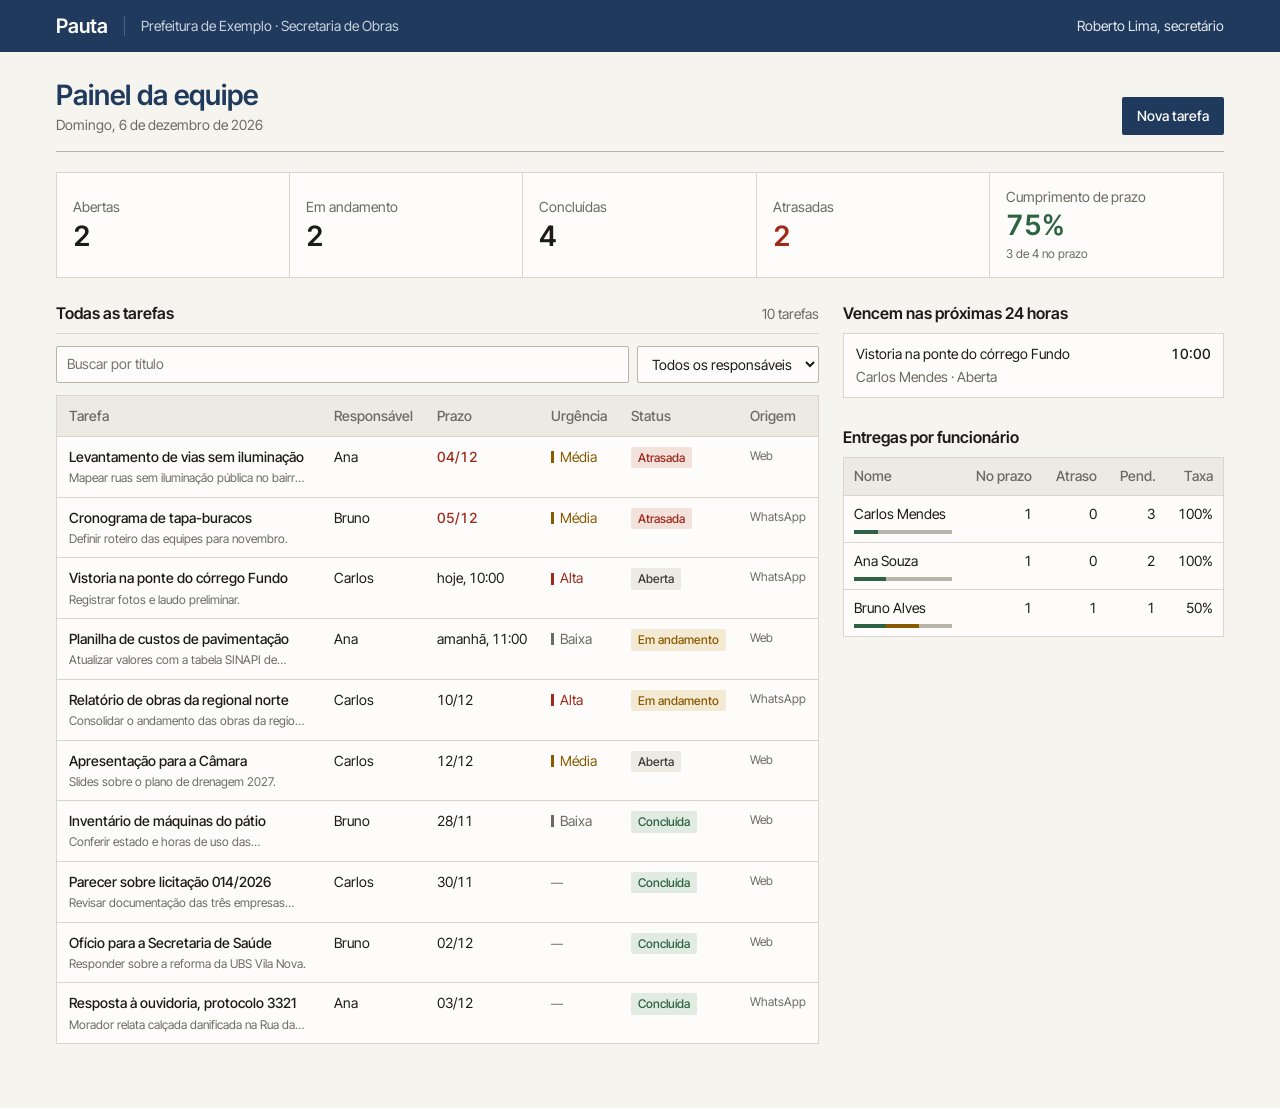
==== prototipo/gestor.html @ 4a28787a "prototipo: adiciona tela do gestor com dashboard e cadastro - Indicadores de abertas, em andamento, " ====
<!doctype html>
<html lang="pt-BR">
<head>
<meta charset="utf-8">
<meta name="viewport" content="width=device-width, initial-scale=1">
<title>Pauta · Gestor</title>
<link rel="stylesheet" href="../design/tokens.css">
<style>
  * { box-sizing: border-box; }
  body { margin: 0; font-size: var(--fs-sm); line-height: 1.45; }
  button, input, select, textarea { font: inherit; color: inherit; }

  /* Barra superior */
  .top { background: var(--primary); color: var(--on-primary); }
  .top .in { display: flex; align-items: center; gap: 16px; height: 52px; }
  .marca { font-size: var(--fs-lg); font-weight: var(--fw-semibold); }
  .orgao { color: var(--tinta-200); padding-left: 16px; border-left: 1px solid var(--tinta-500); }
  .quem { margin-left: auto; color: var(--tinta-100); }
  .in { max-width: 1200px; margin: 0 auto; padding: 0 16px; }

  /* Cabeçalho da página */
  .head { display: flex; align-items: flex-end; justify-content: space-between; gap: 16px; padding: 28px 0 16px; border-bottom: 1px solid var(--linha-forte); }
  .head h1 { margin: 0; font-size: var(--fs-xl); font-weight: var(--fw-semibold); color: var(--primary); line-height: 1.1; }
  .head p { margin: 4px 0 0; color: var(--text-muted); }

  .btn { border: 1px solid transparent; border-radius: var(--radius-sm); padding: 8px 14px; font-weight: var(--fw-medium); cursor: pointer; white-space: nowrap; }
  .btn-1 { background: var(--primary); color: var(--on-primary); }
  .btn-1:hover { background: var(--primary-hover); }
  .btn-2 { background: var(--surface); border-color: var(--linha-forte); }
  .btn-2:hover { background: var(--papel-alt); }
  :focus-visible { outline: 2px solid var(--focus-ring); outline-offset: 2px; }

  /* Indicadores */
  .kpis { display: grid; grid-template-columns: repeat(5, 1fr); background: var(--surface); border: 1px solid var(--border); margin-top: 20px; }
  .kpi { padding: 14px 16px; border-right: 1px solid var(--border); text-align: left; background: none; border-top: 0; border-bottom: 0; border-left: 0; cursor: pointer; }
  .kpi:last-child { border-right: 0; }
  .kpi:hover { background: var(--papel); }
  .kpi[aria-pressed="true"] { box-shadow: inset 0 -2px 0 var(--primary); }
  .kpi .k { color: var(--text-muted); }
  .kpi .v { display: block; font-size: var(--fs-xl); font-weight: var(--fw-semibold); line-height: 1.2; margin-top: 2px; }
  .kpi .s { color: var(--text-muted); font-size: var(--fs-xs); }

  /* Grade principal */
  .grid { display: grid; grid-template-columns: minmax(0, 2fr) minmax(280px, 1fr); gap: 24px; margin: 24px 0 64px; }
  h2 { font-size: var(--fs-md); font-weight: var(--fw-semibold); margin: 0; }
  .sec-head { display: flex; align-items: baseline; justify-content: space-between; gap: 12px; padding-bottom: 8px; border-bottom: 1px solid var(--border); margin-bottom: 0; }
  .sec-head span { color: var(--text-muted); }
  aside section + section { margin-top: 28px; }

  /* Tabela de tarefas */
  .busca { display: flex; gap: 8px; margin: 12px 0; flex-wrap: wrap; }
  .busca input, .busca select { border: 1px solid var(--linha-forte); border-radius: var(--radius-sm); background: var(--surface); padding: 7px 10px; }
  .busca input { flex: 1; min-width: 180px; }
  .rolagem { overflow-x: auto; }
  table { width: 100%; border-collapse: collapse; background: var(--surface); border: 1px solid var(--border); }
  th { text-align: left; font-weight: var(--fw-medium); color: var(--text-muted); background: var(--papel-alt); white-space: nowrap; }
  td.num { white-space: nowrap; }
  th, td { padding: 10px 12px; border-bottom: 1px solid var(--border); vertical-align: top; }
  tr:last-child td { border-bottom: 0; }
  td .t { font-weight: var(--fw-medium); }
  td .d { color: var(--text-muted); font-size: var(--fs-xs); margin-top: 2px; display: -webkit-box; -webkit-line-clamp: 1; -webkit-box-orient: vertical; overflow: hidden; }
  .origem { color: var(--text-muted); font-size: var(--fs-xs); }
  .vazio { padding: 32px 12px; text-align: center; color: var(--text-muted); }

  .tag { display: inline-block; padding: 2px 7px; border-radius: var(--radius-sm); font-size: var(--fs-xs); font-weight: var(--fw-medium); white-space: nowrap; }
  .st-aberta { color: var(--status-aberta); background: var(--status-aberta-bg); }
  .st-andamento { color: var(--status-andamento); background: var(--status-andamento-bg); }
  .st-concluida { color: var(--status-concluida); background: var(--status-concluida-bg); }
  .st-atrasada { color: var(--status-atrasada); background: var(--status-atrasada-bg); }
  .urg { display: inline-flex; align-items: center; gap: 6px; white-space: nowrap; }
  .urg i { width: 3px; height: 12px; background: currentColor; }
  .u-baixa { color: var(--urgencia-baixa); } .u-media { color: var(--urgencia-media); } .u-alta { color: var(--urgencia-alta); }
  .prazo-atraso { color: var(--status-atrasada); font-weight: var(--fw-medium); }

  /* Vencem em 24h */
  .lista { list-style: none; margin: 0; padding: 0; background: var(--surface); border: 1px solid var(--border); border-top: 0; }
  .lista li { padding: 10px 12px; border-bottom: 1px solid var(--border); display: grid; grid-template-columns: 1fr auto; gap: 2px 12px; }
  .lista li:last-child { border-bottom: 0; }
  .lista .quando { font-weight: var(--fw-medium); font-variant-numeric: tabular-nums; }
  .lista .resp { color: var(--text-muted); grid-column: 1 / -1; }

  /* Equipe */
  .equipe { width: 100%; border-top: 0; }
  .equipe td, .equipe th { padding: 8px 10px; }
  .equipe .n { text-align: right; font-variant-numeric: tabular-nums; }
  .barra { height: 4px; background: var(--papel-alt); margin-top: 6px; display: flex; }
  .barra b { background: var(--positivo); } .barra s { background: var(--urgencia-media); } .barra u { background: var(--linha-forte); }

  /* Painel de cadastro */
  dialog { border: 0; padding: 0; margin: 0 0 0 auto; height: 100%; max-height: none; width: min(460px, 100%); background: var(--surface); color: var(--text); border-left: 1px solid var(--linha-forte); }
  dialog::backdrop { background: rgb(15 29 48 / .35); }
  dialog form { display: flex; flex-direction: column; height: 100%; }
  .d-head { padding: 18px 20px; border-bottom: 1px solid var(--border); display: flex; justify-content: space-between; align-items: center; }
  .d-head h2 { font-size: var(--fs-lg); }
  .d-body { padding: 20px; overflow: auto; flex: 1; display: grid; gap: 16px; align-content: start; }
  .d-foot { padding: 14px 20px; border-top: 1px solid var(--border); display: flex; justify-content: flex-end; gap: 8px; background: var(--papel); }
  label { display: grid; gap: 6px; font-weight: var(--fw-medium); }
  label small { font-weight: var(--fw-regular); color: var(--text-muted); }
  .campo { border: 1px solid var(--linha-forte); border-radius: var(--radius-sm); padding: 8px 10px; background: var(--branco); font-weight: var(--fw-regular); width: 100%; }
  textarea.campo { resize: vertical; min-height: 84px; }
  .dupla { display: grid; grid-template-columns: 1fr 1fr; gap: 12px; }
  fieldset { border: 0; padding: 0; margin: 0; }
  legend { font-weight: var(--fw-medium); margin-bottom: 6px; padding: 0; }
  legend small { font-weight: var(--fw-regular); color: var(--text-muted); }
  .opcoes { display: grid; grid-template-columns: repeat(4, 1fr); border: 1px solid var(--linha-forte); border-radius: var(--radius-sm); overflow: hidden; }
  .opcoes label { display: block; font-weight: var(--fw-regular); }
  .opcoes input { position: absolute; opacity: 0; }
  .opcoes span { display: block; text-align: center; padding: 7px 4px; border-right: 1px solid var(--linha-forte); cursor: pointer; background: var(--branco); }
  .opcoes label:last-child span { border-right: 0; }
  .opcoes input:checked + span { background: var(--primary); color: var(--on-primary); }
  .opcoes input:focus-visible + span { outline: 2px solid var(--focus-ring); outline-offset: -2px; }
  .erro { color: var(--status-atrasada); font-weight: var(--fw-regular); font-size: var(--fs-xs); display: none; }
  .invalido .campo { border-color: var(--status-atrasada); }
  .invalido .erro { display: block; }
  .x { background: none; border: 0; font-size: 20px; line-height: 1; cursor: pointer; color: var(--text-muted); padding: 4px 8px; }

  .aviso { position: fixed; left: 50%; bottom: 20px; transform: translateX(-50%); background: var(--grafite-900); color: var(--branco); padding: 10px 16px; border-radius: var(--radius-md); opacity: 0; transition: opacity .2s; pointer-events: none; }
  .aviso.on { opacity: 1; }

  @media (max-width: 900px) {
    .grid { grid-template-columns: 1fr; }
    .kpis { grid-template-columns: repeat(3, 1fr); }
    .kpi:nth-child(3) { border-right: 0; }
    .kpi:nth-child(n+4) { border-top: 1px solid var(--border); }
  }
  @media (max-width: 600px) {
    .orgao, .quem { display: none; }
    .head { flex-direction: column; align-items: stretch; }
    .kpis { grid-template-columns: 1fr 1fr; }
    .kpi:nth-child(3) { border-right: 1px solid var(--border); }
    .kpi:nth-child(2n) { border-right: 0; }
    .kpi:nth-child(n+3) { border-top: 1px solid var(--border); }
    .kpi:last-child { grid-column: 1 / -1; }
    .col-origem, .col-urg { display: none; }
    .dupla { grid-template-columns: 1fr; }
  }
</style>
</head>
<body>
<div class="top">
  <div class="in">
    <span class="marca">Pauta</span>
    <span class="orgao">Prefeitura de Exemplo · Secretaria de Obras</span>
    <span class="quem">Roberto Lima, secretário</span>
  </div>
</div>

<main class="in">
  <div class="head">
    <div>
      <h1>Painel da equipe</h1>
      <p id="hoje"></p>
    </div>
    <button class="btn btn-1" id="nova">Nova tarefa</button>
  </div>

  <div class="kpis" id="kpis"></div>

  <div class="grid">
    <section>
      <div class="sec-head"><h2 id="titulo-lista">Todas as tarefas</h2><span id="contagem"></span></div>
      <div class="busca">
        <input type="search" id="q" placeholder="Buscar por título" aria-label="Buscar por título">
        <select id="f-resp" aria-label="Filtrar por responsável"><option value="">Todos os responsáveis</option></select>
      </div>
      <div class="rolagem"><table>
        <thead><tr><th>Tarefa</th><th>Responsável</th><th>Prazo</th><th class="col-urg">Urgência</th><th>Status</th><th class="col-origem">Origem</th></tr></thead>
        <tbody id="tarefas"></tbody>
      </table></div>
    </section>

    <aside>
      <section>
        <div class="sec-head"><h2>Vencem nas próximas 24 horas</h2></div>
        <ul class="lista" id="vencem"></ul>
      </section>
      <section>
        <div class="sec-head"><h2>Entregas por funcionário</h2></div>
        <table class="equipe">
          <thead><tr><th>Nome</th><th class="n">No prazo</th><th class="n">Atraso</th><th class="n">Pend.</th><th class="n">Taxa</th></tr></thead>
          <tbody id="equipe"></tbody>
        </table>
      </section>
    </aside>
  </div>
</main>

<dialog id="painel" aria-labelledby="painel-titulo">
  <form id="form" novalidate>
    <div class="d-head">
      <h2 id="painel-titulo">Nova tarefa</h2>
      <button type="button" class="x" data-fechar aria-label="Fechar">×</button>
    </div>
    <div class="d-body">
      <label data-campo="titulo">Título
        <input class="campo" name="titulo" maxlength="120" autocomplete="off">
        <span class="erro">Informe o título.</span>
      </label>
      <label data-campo="descricao">Descrição
        <textarea class="campo" name="descricao"></textarea>
        <span class="erro">Descreva o que precisa ser entregue.</span>
      </label>
      <div class="dupla">
        <label data-campo="responsavel">Responsável
          <select class="campo" name="responsavel"><option value="">Selecione</option></select>
          <span class="erro">Escolha o responsável.</span>
        </label>
        <label data-campo="prazo">Prazo máximo
          <input class="campo" type="datetime-local" name="prazo">
          <span class="erro">Informe um prazo futuro.</span>
        </label>
      </div>
      <fieldset>
        <legend>Urgência <small>(opcional)</small></legend>
        <div class="opcoes">
          <label><input type="radio" name="urgencia" value="" checked><span>Sem</span></label>
          <label><input type="radio" name="urgencia" value="baixa"><span>Baixa</span></label>
          <label><input type="radio" name="urgencia" value="media"><span>Média</span></label>
          <label><input type="radio" name="urgencia" value="alta"><span>Alta</span></label>
        </div>
      </fieldset>
    </div>
    <div class="d-foot">
      <button type="button" class="btn btn-2" data-fechar>Cancelar</button>
      <button type="submit" class="btn btn-1">Criar tarefa</button>
    </div>
  </form>
</dialog>

<div class="aviso" id="aviso" role="status"></div>

<script>
  const H = 3600e3, D = 24 * H;
  const agora = Date.now();
  // Prazo em hora cheia: dias a partir de hoje + hora do dia
  const dia = (dias, hora) => { const d = new Date(agora); d.setDate(d.getDate() + dias); d.setHours(hora, 0, 0, 0); return d.toISOString(); };
  const horaCheia = (horas) => { const d = new Date(agora + horas * H); d.setMinutes(0, 0, 0); return d.toISOString(); };

  const equipe = [
    { id: "u1", nome: "Carlos Mendes" },
    { id: "u2", nome: "Ana Souza" },
    { id: "u3", nome: "Bruno Alves" },
  ];

  // Dados de exemplo, com prazos relativos a agora
  let tarefas = [
    { id: 1, titulo: "Relatório de obras da regional norte", descricao: "Consolidar o andamento das obras da regional norte para a reunião de secretariado.", responsavelId: "u1", prazo: dia(4, 18), urgencia: "alta", status: "andamento", origem: "whatsapp" },
    { id: 2, titulo: "Levantamento de vias sem iluminação", descricao: "Mapear ruas sem iluminação pública no bairro Centro.", responsavelId: "u2", prazo: dia(-2, 18), urgencia: "media", status: "andamento", origem: "web" },
    { id: 3, titulo: "Ofício para a Secretaria de Saúde", descricao: "Responder sobre a reforma da UBS Vila Nova.", responsavelId: "u3", prazo: dia(-4, 18), urgencia: "", status: "concluida", concluidaEm: dia(-5, 14), origem: "web" },
    { id: 4, titulo: "Vistoria na ponte do córrego Fundo", descricao: "Registrar fotos e laudo preliminar.", responsavelId: "u1", prazo: horaCheia(3), urgencia: "alta", status: "aberta", origem: "whatsapp" },
    { id: 5, titulo: "Planilha de custos de pavimentação", descricao: "Atualizar valores com a tabela SINAPI de outubro.", responsavelId: "u2", prazo: dia(1, 11), urgencia: "baixa", status: "andamento", origem: "web" },
    { id: 6, titulo: "Cronograma de tapa-buracos", descricao: "Definir roteiro das equipes para novembro.", responsavelId: "u3", prazo: dia(-1, 12), urgencia: "media", status: "aberta", origem: "whatsapp" },
    { id: 7, titulo: "Parecer sobre licitação 014/2026", descricao: "Revisar documentação das três empresas habilitadas.", responsavelId: "u1", prazo: dia(-6, 18), urgencia: "", status: "concluida", concluidaEm: dia(-7, 15), origem: "web" },
    { id: 8, titulo: "Resposta à ouvidoria, protocolo 3321", descricao: "Morador relata calçada danificada na Rua das Flores.", responsavelId: "u2", prazo: dia(-3, 18), urgencia: "", status: "concluida", concluidaEm: dia(-4, 10), origem: "whatsapp" },
    { id: 9, titulo: "Inventário de máquinas do pátio", descricao: "Conferir estado e horas de uso das retroescavadeiras.", responsavelId: "u3", prazo: dia(-8, 18), urgencia: "baixa", status: "concluida", concluidaEm: dia(-7, 9), origem: "web" },
    { id: 10, titulo: "Apresentação para a Câmara", descricao: "Slides sobre o plano de drenagem 2027.", responsavelId: "u1", prazo: dia(6, 9), urgencia: "media", status: "aberta", origem: "web" },
  ];

  const atrasada = (t) => t.status !== "concluida" && new Date(t.prazo) < Date.now();
  const nomeDe = (id) => equipe.find(e => e.id === id)?.nome ?? "—";
  const primeiroNome = (id) => nomeDe(id).split(" ")[0];
  const esc = (s) => s.replace(/[&<>"]/g, c => ({ "&": "&amp;", "<": "&lt;", ">": "&gt;", '"': "&quot;" }[c]));

  const fmtData = new Intl.DateTimeFormat("pt-BR", { day: "2-digit", month: "2-digit" });
  const fmtHora = new Intl.DateTimeFormat("pt-BR", { hour: "2-digit", minute: "2-digit" });
  const fmtHoje = new Intl.DateTimeFormat("pt-BR", { weekday: "long", day: "numeric", month: "long", year: "numeric" });

  const STATUS = { aberta: "Aberta", andamento: "Em andamento", concluida: "Concluída" };
  const URG = { baixa: "Baixa", media: "Média", alta: "Alta" };

  let filtro = "todas";

  function statusTag(t) {
    if (atrasada(t)) return `<span class="tag st-atrasada">Atrasada</span>`;
    return `<span class="tag st-${t.status}">${STATUS[t.status]}</span>`;
  }

  function prazoTexto(t) {
    const d = new Date(t.prazo);
    const dif = d - Date.now();
    if (t.status !== "concluida" && dif > 0 && dif < 2 * D) {
      const hoje = new Date().toDateString() === d.toDateString();
      return `${hoje ? "hoje" : "amanhã"}, ${fmtHora.format(d)}`;
    }
    return fmtData.format(d);
  }

  function renderKpis() {
    const n = (f) => tarefas.filter(f).length;
    const concl = tarefas.filter(t => t.status === "concluida");
    const noPrazo = concl.filter(t => new Date(t.concluidaEm) <= new Date(t.prazo)).length;
    const taxa = concl.length ? Math.round(noPrazo / concl.length * 100) : 0;
    const itens = [
      { f: "aberta", k: "Abertas", v: n(t => t.status === "aberta" && !atrasada(t)) },
      { f: "andamento", k: "Em andamento", v: n(t => t.status === "andamento" && !atrasada(t)) },
      { f: "concluida", k: "Concluídas", v: concl.length },
      { f: "atrasada", k: "Atrasadas", v: n(atrasada), cor: "var(--status-atrasada)" },
      { f: "todas", k: "Cumprimento de prazo", v: taxa + "%", s: `${noPrazo} de ${concl.length} no prazo`, cor: "var(--positivo)" },
    ];
    document.getElementById("kpis").innerHTML = itens.map(i => `
      <button class="kpi" data-f="${i.f}" aria-pressed="${filtro === i.f && i.f !== "todas"}">
        <span class="k">${i.k}</span>
        <span class="v num" ${i.cor ? `style="color:${i.cor}"` : ""}>${i.v}</span>
        ${i.s ? `<span class="s">${i.s}</span>` : ""}
      </button>`).join("");
  }

  function renderTarefas() {
    const q = document.getElementById("q").value.trim().toLowerCase();
    const resp = document.getElementById("f-resp").value;
    const lista = tarefas
      .filter(t => filtro === "todas" || (filtro === "atrasada" ? atrasada(t) : t.status === filtro && !atrasada(t)))
      .filter(t => !q || t.titulo.toLowerCase().includes(q))
      .filter(t => !resp || t.responsavelId === resp)
      .sort((a, b) => (a.status === "concluida") - (b.status === "concluida") || new Date(a.prazo) - new Date(b.prazo));

    const titulos = { todas: "Todas as tarefas", aberta: "Tarefas abertas", andamento: "Tarefas em andamento", concluida: "Tarefas concluídas", atrasada: "Tarefas atrasadas" };
    document.getElementById("titulo-lista").textContent = titulos[filtro];
    document.getElementById("contagem").textContent = `${lista.length} ${lista.length === 1 ? "tarefa" : "tarefas"}`;

    document.getElementById("tarefas").innerHTML = lista.length ? lista.map(t => `
      <tr>
        <td><div class="t">${esc(t.titulo)}</div><div class="d">${esc(t.descricao)}</div></td>
        <td>${primeiroNome(t.responsavelId)}</td>
        <td class="num ${atrasada(t) ? "prazo-atraso" : ""}">${prazoTexto(t)}</td>
        <td class="col-urg">${t.urgencia ? `<span class="urg u-${t.urgencia}"><i></i>${URG[t.urgencia]}</span>` : `<span class="origem">—</span>`}</td>
        <td>${statusTag(t)}</td>
        <td class="col-origem origem">${t.origem === "whatsapp" ? "WhatsApp" : "Web"}</td>
      </tr>`).join("") : `<tr><td colspan="6" class="vazio">Nenhuma tarefa encontrada.</td></tr>`;
  }

  function renderVencem() {
    const lista = tarefas
      .filter(t => t.status !== "concluida")
      .filter(t => { const dif = new Date(t.prazo) - Date.now(); return dif > 0 && dif <= D; })
      .sort((a, b) => new Date(a.prazo) - new Date(b.prazo));
    document.getElementById("vencem").innerHTML = lista.length ? lista.map(t => `
      <li><span>${esc(t.titulo)}</span><span class="quando">${fmtHora.format(new Date(t.prazo))}</span>
      <span class="resp">${nomeDe(t.responsavelId)} · ${STATUS[t.status]}</span></li>`).join("")
      : `<li class="vazio" style="display:block">Nada vence nas próximas 24 horas.</li>`;
  }

  function renderEquipe() {
    document.getElementById("equipe").innerHTML = equipe.map(e => {
      const minhas = tarefas.filter(t => t.responsavelId === e.id);
      const concl = minhas.filter(t => t.status === "concluida");
      const noPrazo = concl.filter(t => new Date(t.concluidaEm) <= new Date(t.prazo)).length;
      const comAtraso = concl.length - noPrazo;
      const pend = minhas.length - concl.length;
      const taxa = concl.length ? Math.round(noPrazo / concl.length * 100) + "%" : "—";
      const tot = minhas.length || 1;
      return `<tr>
        <td>${e.nome}<div class="barra"><b style="width:${noPrazo / tot * 100}%"></b><s style="width:${comAtraso / tot * 100}%"></s><u style="width:${pend / tot * 100}%"></u></div></td>
        <td class="n">${noPrazo}</td><td class="n">${comAtraso}</td><td class="n">${pend}</td><td class="n">${taxa}</td>
      </tr>`;
    }).join("");
  }

  function render() { renderKpis(); renderTarefas(); renderVencem(); renderEquipe(); }

  // Filtros
  document.getElementById("kpis").addEventListener("click", (ev) => {
    const b = ev.target.closest(".kpi"); if (!b) return;
    filtro = filtro === b.dataset.f ? "todas" : b.dataset.f;
    render();
  });
  document.getElementById("q").addEventListener("input", renderTarefas);
  document.getElementById("f-resp").addEventListener("change", renderTarefas);

  // Cadastro
  const painel = document.getElementById("painel");
  const form = document.getElementById("form");
  const opcoesEquipe = equipe.map(e => `<option value="${e.id}">${e.nome}</option>`).join("");
  form.responsavel.insertAdjacentHTML("beforeend", opcoesEquipe);
  document.getElementById("f-resp").insertAdjacentHTML("beforeend", opcoesEquipe);

  function localISO(d) { const z = new Date(d - d.getTimezoneOffset() * 6e4); return z.toISOString().slice(0, 16); }

  document.getElementById("nova").addEventListener("click", () => {
    form.reset();
    form.querySelectorAll(".invalido").forEach(el => el.classList.remove("invalido"));
    const amanha = new Date(Date.now() + D); amanha.setHours(18, 0, 0, 0);
    form.prazo.value = localISO(amanha);
    form.prazo.min = localISO(new Date());
    painel.showModal();
    form.titulo.focus();
  });
  painel.addEventListener("click", (ev) => {
    if (ev.target === painel || ev.target.closest("[data-fechar]")) painel.close();
  });

  form.addEventListener("submit", (ev) => {
    ev.preventDefault();
    const dados = Object.fromEntries(new FormData(form));
    const regras = {
      titulo: dados.titulo.trim(),
      descricao: dados.descricao.trim(),
      responsavel: dados.responsavel,
      prazo: dados.prazo && new Date(dados.prazo) > Date.now(),
    };
    let primeiro = null;
    for (const [campo, ok] of Object.entries(regras)) {
      const el = form.querySelector(`[data-campo="${campo}"]`);
      el.classList.toggle("invalido", !ok);
      if (!ok && !primeiro) primeiro = form[campo];
    }
    if (primeiro) { primeiro.focus(); return; }

    tarefas.push({
      id: Math.max(...tarefas.map(t => t.id)) + 1,
      titulo: regras.titulo, descricao: regras.descricao, responsavelId: dados.responsavel,
      prazo: new Date(dados.prazo).toISOString(), urgencia: dados.urgencia, status: "aberta", origem: "web",
    });
    painel.close();
    filtro = "todas";
    render();
    avisar(`Tarefa criada para ${nomeDe(dados.responsavel)}. Aviso enviado na web e no WhatsApp.`);
  });
  form.addEventListener("input", (ev) => ev.target.closest(".invalido")?.classList.remove("invalido"));

  let timer;
  function avisar(msg) {
    const a = document.getElementById("aviso");
    a.textContent = msg; a.classList.add("on");
    clearTimeout(timer); timer = setTimeout(() => a.classList.remove("on"), 3500);
  }

  const hoje = fmtHoje.format(new Date());
  document.getElementById("hoje").textContent = hoje.charAt(0).toUpperCase() + hoje.slice(1);
  render();
</script>
</body>
</html>
---- design/tokens.css ----
/* Pauta · design tokens
 * Fonte: Inter Tight (Google Fonts)
 * Paleta: tinta azul de documento oficial sobre papel, com cores de carimbo
 * para os estados. Sem gradientes, raios curtos, pesos contidos.
 */
@import url("https://fonts.googleapis.com/css2?family=Inter+Tight:wght@400;500;600&display=swap");

:root {
  /* Tipografia */
  --font-sans: "Inter Tight", system-ui, -apple-system, "Segoe UI", Roboto, sans-serif;
  --fw-regular: 400;
  --fw-medium: 500;
  --fw-semibold: 600; /* teto: títulos e números */

  --fs-xs: 0.75rem;   /* 12 */
  --fs-sm: 0.875rem;  /* 14 */
  --fs-md: 1rem;      /* 16 */
  --fs-lg: 1.25rem;   /* 20 */
  --fs-xl: 1.75rem;   /* 28 */
  --fs-2xl: 2.5rem;   /* 40 */

  /* Tinta: marca, títulos, botão principal */
  --tinta-900: #0f1d30;
  --tinta-800: #172a45;
  --tinta-700: #1f3a5c; /* cor da marca */
  --tinta-500: #4a6283;
  --tinta-200: #c9d1dc;
  --tinta-100: #e4e8ee;

  /* Papel e grafite: fundos, bordas, texto */
  --papel:      #f6f4ef;
  --papel-alt:  #eceae3;
  --branco:     #fdfcfa;
  --linha:      #d9d5cc;
  --linha-forte:#b9b4a8;
  --grafite-900:#1c1b19;
  --grafite-700:#3d3b37;
  --grafite-500:#6d6a63;

  /* Estados, em cores de carimbo (texto / fundo) */
  --status-aberta:        #3d3b37;
  --status-aberta-bg:     #eceae3;
  --status-andamento:     #8a5a00;
  --status-andamento-bg:  #f4ead3;
  --status-concluida:     #2d6340;
  --status-concluida-bg:  #e1ebe2;
  --status-atrasada:      #9e2a1c;
  --status-atrasada-bg:   #f3e1dc;

  /* Urgência */
  --urgencia-baixa: #6d6a63;
  --urgencia-media: #8a5a00;
  --urgencia-alta:  #9e2a1c;

  /* Papéis semânticos */
  --bg:            var(--papel);
  --surface:       var(--branco);
  --text:          var(--grafite-900);
  --text-muted:    var(--grafite-500);
  --border:        var(--linha);
  --primary:       var(--tinta-700);
  --primary-hover: var(--tinta-800);
  --on-primary:    var(--branco);
  --positivo:      var(--status-concluida); /* confirmar, no prazo */
  --focus-ring:    var(--tinta-500);

  --radius-sm: 2px;
  --radius-md: 4px;
}

html {
  font-family: var(--font-sans);
  font-weight: var(--fw-regular);
  color: var(--text);
  background: var(--bg);
  -webkit-font-smoothing: antialiased;
}

/* Números do dashboard alinhados */
.num {
  font-variant-numeric: tabular-nums;
}
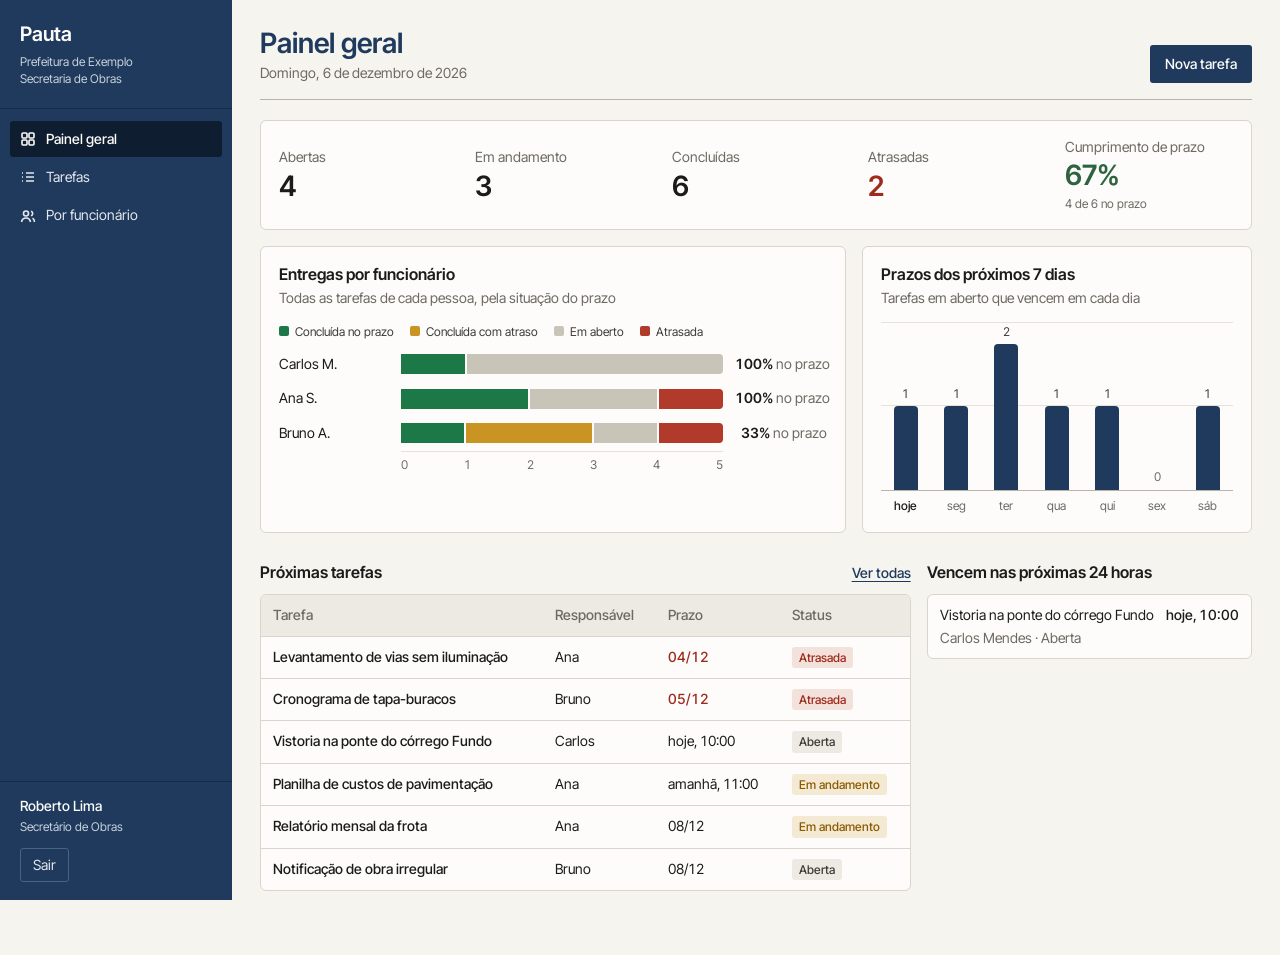
==== commit 48a68c6f: "prototipo: menu lateral, gráficos e visão por funcionário no gestor - Menu lateral com Painel geral," ====
--- a/prototipo/gestor.html
+++ b/prototipo/gestor.html
@@ -9,16 +9,30 @@
   * { box-sizing: border-box; }
   body { margin: 0; font-size: var(--fs-sm); line-height: 1.45; }
   button, input, select, textarea { font: inherit; color: inherit; }
-
-  /* Barra superior */
-  .top { background: var(--primary); color: var(--on-primary); }
-  .top .in { display: flex; align-items: center; gap: 16px; height: 52px; }
-  .marca { font-size: var(--fs-lg); font-weight: var(--fw-semibold); }
-  .orgao { color: var(--tinta-200); padding-left: 16px; border-left: 1px solid var(--tinta-500); }
-  .quem { margin-left: auto; color: var(--tinta-100); }
-  .in { max-width: 1200px; margin: 0 auto; padding: 0 16px; }
-
-  /* Cabeçalho da página */
+  [hidden] { display: none !important; }
+  input[type="radio"] { accent-color: var(--primary); }
+  :focus-visible { outline: 2px solid var(--focus-ring); outline-offset: 2px; }
+
+  /* Estrutura: menu lateral + conteúdo */
+  .app { display: grid; grid-template-columns: 232px minmax(0, 1fr); min-height: 100vh; }
+  .menu { background: var(--primary); color: var(--tinta-100); display: flex; flex-direction: column; position: sticky; top: 0; height: 100vh; }
+  .menu .marca { padding: 20px 20px 4px; font-size: var(--fs-lg); font-weight: var(--fw-semibold); color: var(--on-primary); }
+  .menu .orgao { padding: 0 20px 20px; color: var(--tinta-200); font-size: var(--fs-xs); border-bottom: 1px solid var(--tinta-800); }
+  .menu nav { padding: 12px 10px; display: grid; gap: 2px; }
+  .menu nav a { display: flex; align-items: center; gap: 10px; padding: 8px 10px; border-radius: var(--radius-sm); color: var(--tinta-100); text-decoration: none; }
+  .menu nav a:hover { background: var(--tinta-800); }
+  .menu nav a[aria-current="page"] { background: var(--tinta-900); color: var(--on-primary); font-weight: var(--fw-medium); }
+  .menu nav svg { width: 16px; height: 16px; flex: none; stroke: currentColor; fill: none; stroke-width: 1.6; }
+  .menu .conta { margin-top: auto; padding: 14px 20px 18px; border-top: 1px solid var(--tinta-800); display: grid; gap: 2px; }
+  .menu .conta b { font-weight: var(--fw-medium); color: var(--on-primary); }
+  .menu .conta span { font-size: var(--fs-xs); color: var(--tinta-200); }
+  .menu .sair { margin-top: 10px; justify-self: start; background: none; border: 1px solid var(--tinta-500); color: var(--tinta-100); border-radius: var(--radius-sm); padding: 6px 12px; cursor: pointer; }
+  .menu .sair:hover { background: var(--tinta-800); }
+
+  .conteudo { padding: 0 28px 64px; min-width: 0; }
+  .vista { max-width: 1160px; }
+
+  /* Cabeçalho de página */
   .head { display: flex; align-items: flex-end; justify-content: space-between; gap: 16px; padding: 28px 0 16px; border-bottom: 1px solid var(--linha-forte); }
   .head h1 { margin: 0; font-size: var(--fs-xl); font-weight: var(--fw-semibold); color: var(--primary); line-height: 1.1; }
   .head p { margin: 4px 0 0; color: var(--text-muted); }
@@ -28,39 +42,77 @@
   .btn-1:hover { background: var(--primary-hover); }
   .btn-2 { background: var(--surface); border-color: var(--linha-forte); }
   .btn-2:hover { background: var(--papel-alt); }
-  :focus-visible { outline: 2px solid var(--focus-ring); outline-offset: 2px; }
-
-  /* Indicadores */
-  .kpis { display: grid; grid-template-columns: repeat(5, 1fr); background: var(--surface); border: 1px solid var(--border); margin-top: 20px; }
-  .kpi { padding: 14px 16px; border-right: 1px solid var(--border); text-align: left; background: none; border-top: 0; border-bottom: 0; border-left: 0; cursor: pointer; }
-  .kpi:last-child { border-right: 0; }
+  .link { background: none; border: 0; padding: 0; color: var(--primary); font-weight: var(--fw-medium); cursor: pointer; text-decoration: underline; text-underline-offset: 3px; }
+
+  .caixa { background: var(--surface); border: 1px solid var(--border); border-radius: var(--radius-md); }
+
+  /* Indicadores, sem divisórias internas */
+  .kpis { display: grid; grid-template-columns: repeat(5, 1fr); margin-top: 20px; padding: 4px; }
+  .kpi { padding: 12px 14px; text-align: left; background: none; border: 0; border-radius: var(--radius-sm); cursor: pointer; }
   .kpi:hover { background: var(--papel); }
-  .kpi[aria-pressed="true"] { box-shadow: inset 0 -2px 0 var(--primary); }
   .kpi .k { color: var(--text-muted); }
   .kpi .v { display: block; font-size: var(--fs-xl); font-weight: var(--fw-semibold); line-height: 1.2; margin-top: 2px; }
   .kpi .s { color: var(--text-muted); font-size: var(--fs-xs); }
 
-  /* Grade principal */
-  .grid { display: grid; grid-template-columns: minmax(0, 2fr) minmax(280px, 1fr); gap: 24px; margin: 24px 0 64px; }
+  /* Seções */
   h2 { font-size: var(--fs-md); font-weight: var(--fw-semibold); margin: 0; }
-  .sec-head { display: flex; align-items: baseline; justify-content: space-between; gap: 12px; padding-bottom: 8px; border-bottom: 1px solid var(--border); margin-bottom: 0; }
-  .sec-head span { color: var(--text-muted); }
-  aside section + section { margin-top: 28px; }
-
-  /* Tabela de tarefas */
-  .busca { display: flex; gap: 8px; margin: 12px 0; flex-wrap: wrap; }
+  .sec-head { display: flex; align-items: baseline; justify-content: space-between; gap: 12px; margin-bottom: 10px; }
+  .sec-head > span { color: var(--text-muted); }
+  .bloco { margin-top: 28px; }
+
+  /* Gráficos */
+  .graficos { display: grid; grid-template-columns: minmax(0, 3fr) minmax(0, 2fr); gap: 16px; margin-top: 16px; }
+  .grafico { padding: 16px 18px 18px; }
+  .grafico h2 { margin-bottom: 2px; }
+  .grafico .sub { color: var(--text-muted); margin: 0 0 14px; }
+  .legenda { display: flex; flex-wrap: wrap; gap: 6px 16px; margin-bottom: 14px; color: var(--grafite-700); font-size: var(--fs-xs); }
+  .legenda span { display: inline-flex; align-items: center; gap: 6px; }
+  .legenda i { width: 10px; height: 10px; border-radius: 2px; }
+
+  .barras { display: grid; gap: 14px; }
+  .barra-linha { display: grid; grid-template-columns: 110px minmax(0, 1fr) 92px; align-items: center; gap: 12px; }
+  .barra-linha .nome { color: var(--text); white-space: nowrap; overflow: hidden; text-overflow: ellipsis; }
+  .barra-linha .taxa { color: var(--text-muted); text-align: right; font-variant-numeric: tabular-nums; white-space: nowrap; }
+  .barra-linha .taxa b { color: var(--text); font-weight: var(--fw-semibold); }
+  .trilho { display: flex; gap: 2px; height: 20px; }
+  .seg { height: 100%; min-width: 4px; cursor: default; }
+  .seg:last-child { border-radius: 0 4px 4px 0; }
+  .seg:hover, .seg:focus-visible { filter: brightness(1.08); outline-offset: 1px; }
+  .eixo-x { display: grid; grid-template-columns: 110px minmax(0, 1fr) 92px; gap: 12px; margin-top: 8px; color: var(--text-muted); font-size: var(--fs-xs); font-variant-numeric: tabular-nums; }
+  .eixo-x div { display: flex; justify-content: space-between; border-top: 1px solid var(--graf-grade); padding-top: 4px; }
+
+  .colunas { position: relative; height: 168px; display: grid; grid-template-columns: repeat(7, 1fr); align-items: end; border-bottom: 1px solid var(--linha-forte); }
+  .colunas .grade { position: absolute; left: 0; right: 0; border-top: 1px solid var(--graf-grade); }
+  .col { position: relative; height: 100%; display: flex; flex-direction: column; justify-content: flex-end; align-items: center; cursor: default; }
+  .col .valor { font-size: var(--fs-xs); color: var(--grafite-700); font-variant-numeric: tabular-nums; margin-bottom: 4px; }
+  .col .coluna { width: 24px; max-width: 70%; background: var(--graf-serie); border-radius: 4px 4px 0 0; }
+  .col:hover .coluna, .col:focus-visible .coluna { background: var(--tinta-800); }
+  .col.zero .valor { color: var(--text-muted); }
+  .dias { display: grid; grid-template-columns: repeat(7, 1fr); margin-top: 6px; text-align: center; color: var(--text-muted); font-size: var(--fs-xs); }
+  .dias span:first-child { color: var(--text); font-weight: var(--fw-medium); }
+
+  .dica { position: fixed; z-index: 20; pointer-events: none; background: var(--grafite-900); color: var(--branco); padding: 8px 10px; border-radius: var(--radius-sm); font-size: var(--fs-xs); max-width: 240px; opacity: 0; transition: opacity .1s; }
+  .dica.on { opacity: 1; }
+  .dica strong { display: block; font-size: var(--fs-sm); font-weight: var(--fw-semibold); }
+
+  /* Tabelas */
+  .duas { display: grid; grid-template-columns: minmax(0, 2fr) minmax(260px, 1fr); gap: 16px; }
+  .rolagem { overflow-x: auto; }
+  table { width: 100%; border-collapse: collapse; }
+  th { text-align: left; font-weight: var(--fw-medium); color: var(--text-muted); background: var(--papel-alt); white-space: nowrap; }
+  th, td { padding: 10px 12px; border-bottom: 1px solid var(--border); vertical-align: top; }
+  tbody tr:last-child td { border-bottom: 0; }
+  td.num { white-space: nowrap; }
+  td .t { font-weight: var(--fw-medium); }
+  td .d { color: var(--text-muted); font-size: var(--fs-xs); margin-top: 2px; display: -webkit-box; -webkit-line-clamp: 1; -webkit-box-orient: vertical; overflow: hidden; }
+  .n { text-align: right; font-variant-numeric: tabular-nums; }
+  .origem { color: var(--text-muted); font-size: var(--fs-xs); }
+  .vazio { padding: 28px 12px; text-align: center; color: var(--text-muted); }
+  .rolagem.caixa { overflow: hidden; overflow-x: auto; }
+
+  .busca { display: flex; gap: 8px; margin: 16px 0 12px; flex-wrap: wrap; }
   .busca input, .busca select { border: 1px solid var(--linha-forte); border-radius: var(--radius-sm); background: var(--surface); padding: 7px 10px; }
   .busca input { flex: 1; min-width: 180px; }
-  .rolagem { overflow-x: auto; }
-  table { width: 100%; border-collapse: collapse; background: var(--surface); border: 1px solid var(--border); }
-  th { text-align: left; font-weight: var(--fw-medium); color: var(--text-muted); background: var(--papel-alt); white-space: nowrap; }
-  td.num { white-space: nowrap; }
-  th, td { padding: 10px 12px; border-bottom: 1px solid var(--border); vertical-align: top; }
-  tr:last-child td { border-bottom: 0; }
-  td .t { font-weight: var(--fw-medium); }
-  td .d { color: var(--text-muted); font-size: var(--fs-xs); margin-top: 2px; display: -webkit-box; -webkit-line-clamp: 1; -webkit-box-orient: vertical; overflow: hidden; }
-  .origem { color: var(--text-muted); font-size: var(--fs-xs); }
-  .vazio { padding: 32px 12px; text-align: center; color: var(--text-muted); }
 
   .tag { display: inline-block; padding: 2px 7px; border-radius: var(--radius-sm); font-size: var(--fs-xs); font-weight: var(--fw-medium); white-space: nowrap; }
   .st-aberta { color: var(--status-aberta); background: var(--status-aberta-bg); }
@@ -68,23 +120,37 @@
   .st-concluida { color: var(--status-concluida); background: var(--status-concluida-bg); }
   .st-atrasada { color: var(--status-atrasada); background: var(--status-atrasada-bg); }
   .urg { display: inline-flex; align-items: center; gap: 6px; white-space: nowrap; }
-  .urg i { width: 3px; height: 12px; background: currentColor; }
+  .urg i { width: 3px; height: 12px; border-radius: 1px; background: currentColor; }
   .u-baixa { color: var(--urgencia-baixa); } .u-media { color: var(--urgencia-media); } .u-alta { color: var(--urgencia-alta); }
   .prazo-atraso { color: var(--status-atrasada); font-weight: var(--fw-medium); }
 
-  /* Vencem em 24h */
-  .lista { list-style: none; margin: 0; padding: 0; background: var(--surface); border: 1px solid var(--border); border-top: 0; }
+  .lista { list-style: none; margin: 0; padding: 0; }
   .lista li { padding: 10px 12px; border-bottom: 1px solid var(--border); display: grid; grid-template-columns: 1fr auto; gap: 2px 12px; }
   .lista li:last-child { border-bottom: 0; }
   .lista .quando { font-weight: var(--fw-medium); font-variant-numeric: tabular-nums; }
   .lista .resp { color: var(--text-muted); grid-column: 1 / -1; }
 
-  /* Equipe */
-  .equipe { width: 100%; border-top: 0; }
-  .equipe td, .equipe th { padding: 8px 10px; }
-  .equipe .n { text-align: right; font-variant-numeric: tabular-nums; }
-  .barra { height: 4px; background: var(--papel-alt); margin-top: 6px; display: flex; }
-  .barra b { background: var(--positivo); } .barra s { background: var(--urgencia-media); } .barra u { background: var(--linha-forte); }
+  /* Por funcionário */
+  .equipe-tab tbody tr { cursor: pointer; }
+  .equipe-tab tbody tr:hover td { background: var(--papel); }
+  .equipe-tab tbody tr[aria-selected="true"] td { background: var(--tinta-100); }
+  .equipe-tab tbody tr[aria-selected="true"] td:first-child { font-weight: var(--fw-medium); }
+  .resumo { display: grid; grid-template-columns: repeat(5, 1fr); padding: 4px; margin-bottom: 16px; }
+  .resumo div { padding: 10px 14px; }
+  .resumo .k { color: var(--text-muted); display: block; }
+  .resumo .v { font-size: var(--fs-lg); font-weight: var(--fw-semibold); }
+
+  /* Entrar */
+  .entrar { min-height: 100vh; display: grid; place-items: center; padding: 24px 16px; }
+  .entrar .cartao { width: min(420px, 100%); padding: 28px; }
+  .entrar h1 { margin: 0; font-size: var(--fs-xl); font-weight: var(--fw-semibold); color: var(--primary); }
+  .entrar p { color: var(--text-muted); margin: 4px 0 20px; }
+  .perfis { display: grid; gap: 8px; margin-bottom: 20px; }
+  .perfil { display: grid; grid-template-columns: auto 1fr; gap: 0 10px; align-items: center; padding: 10px 12px; border: 1px solid var(--linha-forte); border-radius: var(--radius-sm); cursor: pointer; background: var(--branco); }
+  .perfil small { grid-column: 2; color: var(--text-muted); }
+  .perfil:has(input:checked) { border-color: var(--primary); background: var(--tinta-100); }
+  .perfil:has(input:disabled) { cursor: not-allowed; opacity: .6; }
+  .entrar .btn { width: 100%; padding: 10px; }
 
   /* Painel de cadastro */
   dialog { border: 0; padding: 0; margin: 0 0 0 auto; height: 100%; max-height: none; width: min(460px, 100%); background: var(--surface); color: var(--text); border-left: 1px solid var(--linha-forte); }
@@ -95,7 +161,6 @@
   .d-body { padding: 20px; overflow: auto; flex: 1; display: grid; gap: 16px; align-content: start; }
   .d-foot { padding: 14px 20px; border-top: 1px solid var(--border); display: flex; justify-content: flex-end; gap: 8px; background: var(--papel); }
   label { display: grid; gap: 6px; font-weight: var(--fw-medium); }
-  label small { font-weight: var(--fw-regular); color: var(--text-muted); }
   .campo { border: 1px solid var(--linha-forte); border-radius: var(--radius-sm); padding: 8px 10px; background: var(--branco); font-weight: var(--fw-regular); width: 100%; }
   textarea.campo { resize: vertical; min-height: 84px; }
   .dupla { display: grid; grid-template-columns: 1fr 1fr; gap: 12px; }
@@ -112,78 +177,165 @@
   .erro { color: var(--status-atrasada); font-weight: var(--fw-regular); font-size: var(--fs-xs); display: none; }
   .invalido .campo { border-color: var(--status-atrasada); }
   .invalido .erro { display: block; }
-  .x { background: none; border: 0; font-size: 20px; line-height: 1; cursor: pointer; color: var(--text-muted); padding: 4px 8px; }
-
-  .aviso { position: fixed; left: 50%; bottom: 20px; transform: translateX(-50%); background: var(--grafite-900); color: var(--branco); padding: 10px 16px; border-radius: var(--radius-md); opacity: 0; transition: opacity .2s; pointer-events: none; }
+  .x { background: none; border: 0; font-size: 20px; line-height: 1; cursor: pointer; color: var(--text-muted); padding: 4px 8px; border-radius: var(--radius-sm); }
+
+  .aviso { position: fixed; left: 50%; bottom: 20px; transform: translateX(-50%); background: var(--grafite-900); color: var(--branco); padding: 10px 16px; border-radius: var(--radius-md); opacity: 0; transition: opacity .2s; pointer-events: none; z-index: 30; }
   .aviso.on { opacity: 1; }
 
-  @media (max-width: 900px) {
-    .grid { grid-template-columns: 1fr; }
-    .kpis { grid-template-columns: repeat(3, 1fr); }
-    .kpi:nth-child(3) { border-right: 0; }
-    .kpi:nth-child(n+4) { border-top: 1px solid var(--border); }
-  }
-  @media (max-width: 600px) {
-    .orgao, .quem { display: none; }
+  @media (max-width: 1040px) {
+    .graficos, .duas { grid-template-columns: 1fr; }
+  }
+  @media (max-width: 960px) {
+    .kpis, .resumo { grid-template-columns: repeat(3, 1fr); }
+    .kpis .kpi:last-child, .resumo div:last-child { grid-column: span 2; }
+  }
+  @media (max-width: 800px) {
+    .app { grid-template-columns: 1fr; }
+    .menu { position: static; height: auto; flex-direction: row; flex-wrap: wrap; align-items: center; }
+    .menu .marca { padding: 12px 16px; }
+    .menu .orgao { display: none; }
+    .menu nav { display: flex; overflow-x: auto; padding: 0 8px 8px; width: 100%; order: 3; }
+    .menu nav a { white-space: nowrap; }
+    .menu .conta { margin: 0 0 0 auto; border: 0; padding: 8px 16px; }
+    .menu .conta b, .menu .conta span { display: none; }
+    .menu .sair { margin: 0; }
+    .conteudo { padding: 0 16px 48px; }
     .head { flex-direction: column; align-items: stretch; }
-    .kpis { grid-template-columns: 1fr 1fr; }
-    .kpi:nth-child(3) { border-right: 1px solid var(--border); }
-    .kpi:nth-child(2n) { border-right: 0; }
-    .kpi:nth-child(n+3) { border-top: 1px solid var(--border); }
-    .kpi:last-child { grid-column: 1 / -1; }
+    .kpis, .resumo { grid-template-columns: 1fr 1fr; }
+    .kpis .kpi:last-child { grid-column: 1 / -1; }
+    .barra-linha, .eixo-x { grid-template-columns: 72px minmax(0, 1fr) 44px; gap: 8px; }
+    .barra-linha .taxa span { display: none; }
     .col-origem, .col-urg { display: none; }
     .dupla { grid-template-columns: 1fr; }
   }
 </style>
 </head>
 <body>
-<div class="top">
-  <div class="in">
-    <span class="marca">Pauta</span>
-    <span class="orgao">Prefeitura de Exemplo · Secretaria de Obras</span>
-    <span class="quem">Roberto Lima, secretário</span>
-  </div>
-</div>
-
-<main class="in">
-  <div class="head">
-    <div>
-      <h1>Painel da equipe</h1>
-      <p id="hoje"></p>
+
+<!-- Entrar: login simplificado com seletor de usuário -->
+<section class="entrar" id="tela-entrar" hidden>
+  <form class="cartao caixa" id="form-entrar">
+    <h1>Pauta</h1>
+    <p>Escolha o perfil para entrar.</p>
+    <div class="perfis" id="perfis"></div>
+    <button class="btn btn-1" type="submit">Entrar</button>
+  </form>
+</section>
+
+<div class="app" id="app">
+  <aside class="menu">
+    <div class="marca">Pauta</div>
+    <div class="orgao">Prefeitura de Exemplo<br>Secretaria de Obras</div>
+    <nav aria-label="Navegação principal">
+      <a href="#painel" data-vista="painel">
+        <svg viewBox="0 0 16 16"><rect x="2" y="2" width="5" height="5" rx="1"/><rect x="9" y="2" width="5" height="5" rx="1"/><rect x="2" y="9" width="5" height="5" rx="1"/><rect x="9" y="9" width="5" height="5" rx="1"/></svg>
+        Painel geral</a>
+      <a href="#tarefas" data-vista="tarefas">
+        <svg viewBox="0 0 16 16"><path d="M6 4h8M6 8h8M6 12h8"/><path d="M2 4h1M2 8h1M2 12h1"/></svg>
+        Tarefas</a>
+      <a href="#funcionarios" data-vista="funcionarios">
+        <svg viewBox="0 0 16 16"><circle cx="6" cy="5.5" r="2.5"/><path d="M1.5 14c.5-2.8 2.2-4 4.5-4s4 1.2 4.5 4"/><path d="M11 3.2a2.4 2.4 0 0 1 0 4.6M12.5 10.3c1.2.5 1.9 1.7 2 3.7"/></svg>
+        Por funcionário</a>
+    </nav>
+    <div class="conta">
+      <b id="conta-nome"></b>
+      <span id="conta-papel"></span>
+      <button class="sair" id="sair">Sair</button>
     </div>
-    <button class="btn btn-1" id="nova">Nova tarefa</button>
-  </div>
-
-  <div class="kpis" id="kpis"></div>
-
-  <div class="grid">
-    <section>
-      <div class="sec-head"><h2 id="titulo-lista">Todas as tarefas</h2><span id="contagem"></span></div>
+  </aside>
+
+  <main class="conteudo">
+    <!-- Painel geral -->
+    <section class="vista" id="vista-painel">
+      <div class="head">
+        <div><h1>Painel geral</h1><p class="hoje"></p></div>
+        <button class="btn btn-1" data-nova>Nova tarefa</button>
+      </div>
+
+      <div class="kpis caixa" id="kpis"></div>
+
+      <div class="graficos">
+        <section class="grafico caixa" aria-labelledby="g1-t">
+          <h2 id="g1-t">Entregas por funcionário</h2>
+          <p class="sub">Todas as tarefas de cada pessoa, pela situação do prazo</p>
+          <div class="legenda">
+            <span><i style="background:var(--graf-prazo)"></i>Concluída no prazo</span>
+            <span><i style="background:var(--graf-atraso)"></i>Concluída com atraso</span>
+            <span><i style="background:var(--graf-aberta)"></i>Em aberto</span>
+            <span><i style="background:var(--graf-vencida)"></i>Atrasada</span>
+          </div>
+          <div class="barras" id="g-entregas"></div>
+          <div class="eixo-x" id="g-entregas-eixo"></div>
+        </section>
+
+        <section class="grafico caixa" aria-labelledby="g2-t">
+          <h2 id="g2-t">Prazos dos próximos 7 dias</h2>
+          <p class="sub">Tarefas em aberto que vencem em cada dia</p>
+          <div class="colunas" id="g-prazos"></div>
+          <div class="dias" id="g-prazos-dias"></div>
+        </section>
+      </div>
+
+      <div class="duas bloco">
+        <section>
+          <div class="sec-head"><h2>Próximas tarefas</h2><button class="link" data-ir="tarefas">Ver todas</button></div>
+          <div class="rolagem caixa"><table>
+            <thead><tr><th>Tarefa</th><th>Responsável</th><th>Prazo</th><th>Status</th></tr></thead>
+            <tbody id="proximas"></tbody>
+          </table></div>
+        </section>
+        <section>
+          <div class="sec-head"><h2>Vencem nas próximas 24 horas</h2></div>
+          <ul class="lista caixa" id="vencem"></ul>
+        </section>
+      </div>
+    </section>
+
+    <!-- Tarefas -->
+    <section class="vista" id="vista-tarefas" hidden>
+      <div class="head">
+        <div><h1>Tarefas</h1><p id="contagem"></p></div>
+        <button class="btn btn-1" data-nova>Nova tarefa</button>
+      </div>
       <div class="busca">
         <input type="search" id="q" placeholder="Buscar por título" aria-label="Buscar por título">
+        <select id="f-status" aria-label="Filtrar por status">
+          <option value="todas">Todos os status</option>
+          <option value="aberta">Abertas</option>
+          <option value="andamento">Em andamento</option>
+          <option value="concluida">Concluídas</option>
+          <option value="atrasada">Atrasadas</option>
+        </select>
         <select id="f-resp" aria-label="Filtrar por responsável"><option value="">Todos os responsáveis</option></select>
       </div>
-      <div class="rolagem"><table>
+      <div class="rolagem caixa"><table>
         <thead><tr><th>Tarefa</th><th>Responsável</th><th>Prazo</th><th class="col-urg">Urgência</th><th>Status</th><th class="col-origem">Origem</th></tr></thead>
         <tbody id="tarefas"></tbody>
       </table></div>
     </section>
 
-    <aside>
-      <section>
-        <div class="sec-head"><h2>Vencem nas próximas 24 horas</h2></div>
-        <ul class="lista" id="vencem"></ul>
-      </section>
-      <section>
-        <div class="sec-head"><h2>Entregas por funcionário</h2></div>
-        <table class="equipe">
-          <thead><tr><th>Nome</th><th class="n">No prazo</th><th class="n">Atraso</th><th class="n">Pend.</th><th class="n">Taxa</th></tr></thead>
-          <tbody id="equipe"></tbody>
-        </table>
-      </section>
-    </aside>
-  </div>
-</main>
+    <!-- Por funcionário -->
+    <section class="vista" id="vista-funcionarios" hidden>
+      <div class="head">
+        <div><h1>Por funcionário</h1><p>Selecione uma pessoa para ver as tarefas dela.</p></div>
+        <button class="btn btn-1" data-nova>Nova tarefa</button>
+      </div>
+      <div class="rolagem caixa" style="margin-top:20px"><table class="equipe-tab">
+        <thead><tr><th>Nome</th><th class="n">No prazo</th><th class="n">Com atraso</th><th class="n">Em aberto</th><th class="n">Atrasadas</th><th class="n">Cumprimento</th></tr></thead>
+        <tbody id="equipe"></tbody>
+      </table></div>
+
+      <div class="bloco">
+        <div class="sec-head"><h2 id="func-nome"></h2><span id="func-contagem"></span></div>
+        <div class="resumo caixa" id="func-resumo"></div>
+        <div class="rolagem caixa"><table>
+          <thead><tr><th>Tarefa</th><th>Prazo</th><th class="col-urg">Urgência</th><th>Status</th><th class="col-origem">Origem</th></tr></thead>
+          <tbody id="func-tarefas"></tbody>
+        </table></div>
+      </div>
+    </section>
+  </main>
+</div>
 
 <dialog id="painel" aria-labelledby="painel-titulo">
   <form id="form" novalidate>
@@ -227,6 +379,7 @@
   </form>
 </dialog>
 
+<div class="dica" id="dica" role="tooltip"></div>
 <div class="aviso" id="aviso" role="status"></div>
 
 <script>
@@ -236,11 +389,13 @@
   const dia = (dias, hora) => { const d = new Date(agora); d.setDate(d.getDate() + dias); d.setHours(hora, 0, 0, 0); return d.toISOString(); };
   const horaCheia = (horas) => { const d = new Date(agora + horas * H); d.setMinutes(0, 0, 0); return d.toISOString(); };
 
-  const equipe = [
-    { id: "u1", nome: "Carlos Mendes" },
-    { id: "u2", nome: "Ana Souza" },
-    { id: "u3", nome: "Bruno Alves" },
+  const usuarios = [
+    { id: "g1", nome: "Roberto Lima", papel: "gestor", cargo: "Secretário de Obras" },
+    { id: "u1", nome: "Carlos Mendes", papel: "funcionario", cargo: "Engenheiro civil" },
+    { id: "u2", nome: "Ana Souza", papel: "funcionario", cargo: "Técnica de planejamento" },
+    { id: "u3", nome: "Bruno Alves", papel: "funcionario", cargo: "Fiscal de obras" },
   ];
+  const equipe = usuarios.filter(u => u.papel === "funcionario");
 
   // Dados de exemplo, com prazos relativos a agora
   let tarefas = [
@@ -254,27 +409,41 @@
     { id: 8, titulo: "Resposta à ouvidoria, protocolo 3321", descricao: "Morador relata calçada danificada na Rua das Flores.", responsavelId: "u2", prazo: dia(-3, 18), urgencia: "", status: "concluida", concluidaEm: dia(-4, 10), origem: "whatsapp" },
     { id: 9, titulo: "Inventário de máquinas do pátio", descricao: "Conferir estado e horas de uso das retroescavadeiras.", responsavelId: "u3", prazo: dia(-8, 18), urgencia: "baixa", status: "concluida", concluidaEm: dia(-7, 9), origem: "web" },
     { id: 10, titulo: "Apresentação para a Câmara", descricao: "Slides sobre o plano de drenagem 2027.", responsavelId: "u1", prazo: dia(6, 9), urgencia: "media", status: "aberta", origem: "web" },
+    { id: 11, titulo: "Relatório mensal da frota", descricao: "Consumo de combustível e manutenções de outubro.", responsavelId: "u2", prazo: dia(2, 12), urgencia: "", status: "andamento", origem: "web" },
+    { id: 12, titulo: "Notificação de obra irregular", descricao: "Lote 14 da Rua Ipê, sem alvará.", responsavelId: "u3", prazo: dia(2, 17), urgencia: "alta", status: "aberta", origem: "whatsapp" },
+    { id: 13, titulo: "Reunião com associação de moradores", descricao: "Apresentar cronograma de drenagem do Jardim Sul.", responsavelId: "u1", prazo: dia(3, 10), urgencia: "media", status: "aberta", origem: "whatsapp" },
+    { id: 14, titulo: "Medição da obra da creche municipal", descricao: "Conferir boletim de medição da construtora.", responsavelId: "u3", prazo: dia(-10, 18), urgencia: "", status: "concluida", concluidaEm: dia(-9, 16), origem: "web" },
+    { id: 15, titulo: "Atualizar portal da transparência", descricao: "Publicar contratos de setembro.", responsavelId: "u2", prazo: dia(-9, 18), urgencia: "baixa", status: "concluida", concluidaEm: dia(-9, 11), origem: "web" },
   ];
 
+  let usuarioAtual = usuarios[0];
+  let funcSelecionado = equipe[0].id;
+
   const atrasada = (t) => t.status !== "concluida" && new Date(t.prazo) < Date.now();
-  const nomeDe = (id) => equipe.find(e => e.id === id)?.nome ?? "—";
+  const noPrazo = (t) => t.status === "concluida" && new Date(t.concluidaEm) <= new Date(t.prazo);
+  const nomeDe = (id) => usuarios.find(e => e.id === id)?.nome ?? "—";
   const primeiroNome = (id) => nomeDe(id).split(" ")[0];
-  const esc = (s) => s.replace(/[&<>"]/g, c => ({ "&": "&amp;", "<": "&lt;", ">": "&gt;", '"': "&quot;" }[c]));
+  const nomeCurto = (nome) => { const [a, b] = nome.split(" "); return b ? `${a} ${b[0]}.` : a; };
+  const esc = (s) => String(s).replace(/[&<>"]/g, c => ({ "&": "&amp;", "<": "&lt;", ">": "&gt;", '"': "&quot;" }[c]));
+  const porPrazo = (a, b) => (a.status === "concluida") - (b.status === "concluida") || new Date(a.prazo) - new Date(b.prazo);
+  const plural = (n, um, varios) => `${n} ${n === 1 ? um : varios}`;
 
   const fmtData = new Intl.DateTimeFormat("pt-BR", { day: "2-digit", month: "2-digit" });
   const fmtHora = new Intl.DateTimeFormat("pt-BR", { hour: "2-digit", minute: "2-digit" });
   const fmtHoje = new Intl.DateTimeFormat("pt-BR", { weekday: "long", day: "numeric", month: "long", year: "numeric" });
+  const fmtSemana = new Intl.DateTimeFormat("pt-BR", { weekday: "short" });
+  const fmtDiaLongo = new Intl.DateTimeFormat("pt-BR", { weekday: "long", day: "2-digit", month: "2-digit" });
 
   const STATUS = { aberta: "Aberta", andamento: "Em andamento", concluida: "Concluída" };
   const URG = { baixa: "Baixa", media: "Média", alta: "Alta" };
-
-  let filtro = "todas";
 
   function statusTag(t) {
     if (atrasada(t)) return `<span class="tag st-atrasada">Atrasada</span>`;
     return `<span class="tag st-${t.status}">${STATUS[t.status]}</span>`;
   }
-
+  function urgTag(t) {
+    return t.urgencia ? `<span class="urg u-${t.urgencia}"><i></i>${URG[t.urgencia]}</span>` : `<span class="origem">—</span>`;
+  }
   function prazoTexto(t) {
     const d = new Date(t.prazo);
     const dif = d - Date.now();
@@ -284,107 +453,228 @@
     }
     return fmtData.format(d);
   }
-
+  function filtrar(lista, filtro) {
+    if (filtro === "todas") return lista;
+    if (filtro === "atrasada") return lista.filter(atrasada);
+    return lista.filter(t => t.status === filtro && !atrasada(t));
+  }
+
+  function resumoDe(lista) {
+    const concl = lista.filter(t => t.status === "concluida");
+    const ok = concl.filter(noPrazo).length;
+    return {
+      total: lista.length,
+      noPrazo: ok,
+      comAtraso: concl.length - ok,
+      emAberto: lista.filter(t => t.status !== "concluida" && !atrasada(t)).length,
+      atrasadas: lista.filter(atrasada).length,
+      taxa: concl.length ? Math.round(ok / concl.length * 100) : null,
+      concluidas: concl.length,
+    };
+  }
+
+  /* Painel geral */
   function renderKpis() {
-    const n = (f) => tarefas.filter(f).length;
-    const concl = tarefas.filter(t => t.status === "concluida");
-    const noPrazo = concl.filter(t => new Date(t.concluidaEm) <= new Date(t.prazo)).length;
-    const taxa = concl.length ? Math.round(noPrazo / concl.length * 100) : 0;
+    const r = resumoDe(tarefas);
     const itens = [
-      { f: "aberta", k: "Abertas", v: n(t => t.status === "aberta" && !atrasada(t)) },
-      { f: "andamento", k: "Em andamento", v: n(t => t.status === "andamento" && !atrasada(t)) },
-      { f: "concluida", k: "Concluídas", v: concl.length },
-      { f: "atrasada", k: "Atrasadas", v: n(atrasada), cor: "var(--status-atrasada)" },
-      { f: "todas", k: "Cumprimento de prazo", v: taxa + "%", s: `${noPrazo} de ${concl.length} no prazo`, cor: "var(--positivo)" },
+      { f: "aberta", k: "Abertas", v: filtrar(tarefas, "aberta").length },
+      { f: "andamento", k: "Em andamento", v: filtrar(tarefas, "andamento").length },
+      { f: "concluida", k: "Concluídas", v: r.concluidas },
+      { f: "atrasada", k: "Atrasadas", v: r.atrasadas, cor: "var(--status-atrasada)" },
+      { f: "concluida", k: "Cumprimento de prazo", v: (r.taxa ?? 0) + "%", s: `${r.noPrazo} de ${r.concluidas} no prazo`, cor: "var(--positivo)" },
     ];
     document.getElementById("kpis").innerHTML = itens.map(i => `
-      <button class="kpi" data-f="${i.f}" aria-pressed="${filtro === i.f && i.f !== "todas"}">
+      <button class="kpi" data-f="${i.f}" title="Ver na lista de tarefas">
         <span class="k">${i.k}</span>
-        <span class="v num" ${i.cor ? `style="color:${i.cor}"` : ""}>${i.v}</span>
+        <span class="v" ${i.cor ? `style="color:${i.cor}"` : ""}>${i.v}</span>
         ${i.s ? `<span class="s">${i.s}</span>` : ""}
       </button>`).join("");
   }
 
-  function renderTarefas() {
-    const q = document.getElementById("q").value.trim().toLowerCase();
-    const resp = document.getElementById("f-resp").value;
-    const lista = tarefas
-      .filter(t => filtro === "todas" || (filtro === "atrasada" ? atrasada(t) : t.status === filtro && !atrasada(t)))
-      .filter(t => !q || t.titulo.toLowerCase().includes(q))
-      .filter(t => !resp || t.responsavelId === resp)
-      .sort((a, b) => (a.status === "concluida") - (b.status === "concluida") || new Date(a.prazo) - new Date(b.prazo));
-
-    const titulos = { todas: "Todas as tarefas", aberta: "Tarefas abertas", andamento: "Tarefas em andamento", concluida: "Tarefas concluídas", atrasada: "Tarefas atrasadas" };
-    document.getElementById("titulo-lista").textContent = titulos[filtro];
-    document.getElementById("contagem").textContent = `${lista.length} ${lista.length === 1 ? "tarefa" : "tarefas"}`;
-
-    document.getElementById("tarefas").innerHTML = lista.length ? lista.map(t => `
-      <tr>
-        <td><div class="t">${esc(t.titulo)}</div><div class="d">${esc(t.descricao)}</div></td>
-        <td>${primeiroNome(t.responsavelId)}</td>
-        <td class="num ${atrasada(t) ? "prazo-atraso" : ""}">${prazoTexto(t)}</td>
-        <td class="col-urg">${t.urgencia ? `<span class="urg u-${t.urgencia}"><i></i>${URG[t.urgencia]}</span>` : `<span class="origem">—</span>`}</td>
-        <td>${statusTag(t)}</td>
-        <td class="col-origem origem">${t.origem === "whatsapp" ? "WhatsApp" : "Web"}</td>
-      </tr>`).join("") : `<tr><td colspan="6" class="vazio">Nenhuma tarefa encontrada.</td></tr>`;
+  function renderEntregas() {
+    const dados = equipe.map(e => ({ e, r: resumoDe(tarefas.filter(t => t.responsavelId === e.id)) }));
+    const max = Math.max(...dados.map(d => d.r.total), 1);
+    const passo = max <= 6 ? 1 : max <= 12 ? 2 : 5;
+    const topo = Math.ceil(max / passo) * passo;
+    const segs = [
+      ["noPrazo", "var(--graf-prazo)", "Concluídas no prazo"],
+      ["comAtraso", "var(--graf-atraso)", "Concluídas com atraso"],
+      ["emAberto", "var(--graf-aberta)", "Em aberto"],
+      ["atrasadas", "var(--graf-vencida)", "Atrasadas"],
+    ];
+    document.getElementById("g-entregas").innerHTML = dados.map(({ e, r }) => `
+      <div class="barra-linha">
+        <span class="nome" title="${esc(e.nome)}">${esc(nomeCurto(e.nome))}</span>
+        <div class="trilho" style="width:${r.total / topo * 100}%">
+          ${segs.filter(([k]) => r[k]).map(([k, cor, rot]) => `<span class="seg" tabindex="0" style="flex:${r[k]};background:${cor}"
+            data-dica-v="${plural(r[k], "tarefa", "tarefas")}" data-dica-r="${esc(e.nome.split(" ")[0])} · ${rot}" aria-label="${esc(e.nome)}: ${r[k]} ${rot.toLowerCase()}"></span>`).join("")}
+        </div>
+        <span class="taxa">${r.taxa === null ? "—" : `<b>${r.taxa}%</b>`}<span> no prazo</span></span>
+      </div>`).join("");
+    const ticks = Array.from({ length: topo / passo + 1 }, (_, i) => `<span>${i * passo}</span>`).join("");
+    document.getElementById("g-entregas-eixo").innerHTML = `<span></span><div>${ticks}</div><span></span>`;
+  }
+
+  function renderPrazos() {
+    const hoje = new Date(); hoje.setHours(0, 0, 0, 0);
+    const dias = Array.from({ length: 7 }, (_, i) => { const d = new Date(hoje); d.setDate(d.getDate() + i); return d; });
+    const abertas = tarefas.filter(t => t.status !== "concluida" && !atrasada(t));
+    const dados = dias.map(d => ({ d, lista: abertas.filter(t => new Date(t.prazo).toDateString() === d.toDateString()) }));
+    const topo = Math.max(2, ...dados.map(x => x.lista.length));
+    const grades = Array.from({ length: topo }, (_, i) => `<div class="grade" style="bottom:${(i + 1) / topo * 100}%"></div>`).join("");
+    document.getElementById("g-prazos").innerHTML = grades + dados.map(({ d, lista }, i) => {
+      const n = lista.length;
+      const titulos = lista.map(t => esc(t.titulo)).join(" · ");
+      return `<div class="col ${n ? "" : "zero"}" tabindex="0"
+        data-dica-v="${plural(n, "tarefa", "tarefas")}" data-dica-r="${i === 0 ? "Hoje" : esc(fmtDiaLongo.format(d))}${titulos ? " · " + titulos : ""}"
+        aria-label="${esc(fmtDiaLongo.format(d))}: ${plural(n, "tarefa", "tarefas")}">
+        <span class="valor">${n}</span>
+        ${n ? `<span class="coluna" style="height:${n / topo * 100}%"></span>` : ""}
+      </div>`;
+    }).join("");
+    document.getElementById("g-prazos-dias").innerHTML = dados.map(({ d }, i) =>
+      `<span>${i === 0 ? "hoje" : fmtSemana.format(d).replace(".", "")}</span>`).join("");
+  }
+
+  function renderProximas() {
+    const lista = tarefas.filter(t => t.status !== "concluida").sort(porPrazo).slice(0, 6);
+    document.getElementById("proximas").innerHTML = lista.map(t => `
+      <tr><td><div class="t">${esc(t.titulo)}</div></td><td>${primeiroNome(t.responsavelId)}</td>
+      <td class="num ${atrasada(t) ? "prazo-atraso" : ""}">${prazoTexto(t)}</td><td>${statusTag(t)}</td></tr>`).join("");
   }
 
   function renderVencem() {
     const lista = tarefas
       .filter(t => t.status !== "concluida")
       .filter(t => { const dif = new Date(t.prazo) - Date.now(); return dif > 0 && dif <= D; })
-      .sort((a, b) => new Date(a.prazo) - new Date(b.prazo));
+      .sort(porPrazo);
     document.getElementById("vencem").innerHTML = lista.length ? lista.map(t => `
-      <li><span>${esc(t.titulo)}</span><span class="quando">${fmtHora.format(new Date(t.prazo))}</span>
+      <li><span>${esc(t.titulo)}</span><span class="quando">${prazoTexto(t)}</span>
       <span class="resp">${nomeDe(t.responsavelId)} · ${STATUS[t.status]}</span></li>`).join("")
       : `<li class="vazio" style="display:block">Nada vence nas próximas 24 horas.</li>`;
   }
 
+  /* Tarefas */
+  function linhaTarefa(t, comResp = true) {
+    return `<tr>
+      <td><div class="t">${esc(t.titulo)}</div><div class="d">${esc(t.descricao)}</div></td>
+      ${comResp ? `<td>${primeiroNome(t.responsavelId)}</td>` : ""}
+      <td class="num ${atrasada(t) ? "prazo-atraso" : ""}">${prazoTexto(t)}</td>
+      <td class="col-urg">${urgTag(t)}</td>
+      <td>${statusTag(t)}</td>
+      <td class="col-origem origem">${t.origem === "whatsapp" ? "WhatsApp" : "Web"}</td>
+    </tr>`;
+  }
+
+  function renderTarefas() {
+    const q = document.getElementById("q").value.trim().toLowerCase();
+    const resp = document.getElementById("f-resp").value;
+    const lista = filtrar(tarefas, document.getElementById("f-status").value)
+      .filter(t => !q || t.titulo.toLowerCase().includes(q))
+      .filter(t => !resp || t.responsavelId === resp)
+      .sort(porPrazo);
+    document.getElementById("contagem").textContent = plural(lista.length, "tarefa", "tarefas");
+    document.getElementById("tarefas").innerHTML = lista.length ? lista.map(t => linhaTarefa(t)).join("")
+      : `<tr><td colspan="6" class="vazio">Nenhuma tarefa encontrada.</td></tr>`;
+  }
+
+  /* Por funcionário */
   function renderEquipe() {
     document.getElementById("equipe").innerHTML = equipe.map(e => {
-      const minhas = tarefas.filter(t => t.responsavelId === e.id);
-      const concl = minhas.filter(t => t.status === "concluida");
-      const noPrazo = concl.filter(t => new Date(t.concluidaEm) <= new Date(t.prazo)).length;
-      const comAtraso = concl.length - noPrazo;
-      const pend = minhas.length - concl.length;
-      const taxa = concl.length ? Math.round(noPrazo / concl.length * 100) + "%" : "—";
-      const tot = minhas.length || 1;
-      return `<tr>
-        <td>${e.nome}<div class="barra"><b style="width:${noPrazo / tot * 100}%"></b><s style="width:${comAtraso / tot * 100}%"></s><u style="width:${pend / tot * 100}%"></u></div></td>
-        <td class="n">${noPrazo}</td><td class="n">${comAtraso}</td><td class="n">${pend}</td><td class="n">${taxa}</td>
+      const r = resumoDe(tarefas.filter(t => t.responsavelId === e.id));
+      return `<tr data-id="${e.id}" tabindex="0" aria-selected="${e.id === funcSelecionado}">
+        <td>${esc(e.nome)}<div class="origem">${esc(e.cargo)}</div></td>
+        <td class="n">${r.noPrazo}</td><td class="n">${r.comAtraso}</td><td class="n">${r.emAberto}</td>
+        <td class="n">${r.atrasadas}</td><td class="n">${r.taxa === null ? "—" : r.taxa + "%"}</td>
       </tr>`;
     }).join("");
-  }
-
-  function render() { renderKpis(); renderTarefas(); renderVencem(); renderEquipe(); }
-
-  // Filtros
+
+    const e = equipe.find(x => x.id === funcSelecionado);
+    const minhas = tarefas.filter(t => t.responsavelId === e.id).sort(porPrazo);
+    const r = resumoDe(minhas);
+    document.getElementById("func-nome").textContent = e.nome;
+    document.getElementById("func-contagem").textContent = plural(minhas.length, "tarefa", "tarefas");
+    document.getElementById("func-resumo").innerHTML = [
+      ["Em aberto", r.emAberto], ["Atrasadas", r.atrasadas], ["No prazo", r.noPrazo], ["Com atraso", r.comAtraso],
+      ["Cumprimento", r.taxa === null ? "—" : r.taxa + "%"],
+    ].map(([k, v]) => `<div><span class="k">${k}</span><span class="v">${v}</span></div>`).join("");
+    document.getElementById("func-tarefas").innerHTML = minhas.length ? minhas.map(t => linhaTarefa(t, false)).join("")
+      : `<tr><td colspan="5" class="vazio">Sem tarefas.</td></tr>`;
+  }
+
+  function render() {
+    renderKpis(); renderEntregas(); renderPrazos(); renderProximas(); renderVencem();
+    renderTarefas(); renderEquipe();
+  }
+
+  /* Navegação */
+  function mostrar(vista) {
+    if (!["painel", "tarefas", "funcionarios"].includes(vista)) vista = "painel";
+    document.querySelectorAll(".vista").forEach(v => v.hidden = v.id !== `vista-${vista}`);
+    document.querySelectorAll(".menu nav a").forEach(a => a.dataset.vista === vista ? a.setAttribute("aria-current", "page") : a.removeAttribute("aria-current"));
+    window.scrollTo(0, 0);
+  }
+  window.addEventListener("hashchange", () => mostrar(location.hash.slice(1)));
+
   document.getElementById("kpis").addEventListener("click", (ev) => {
     const b = ev.target.closest(".kpi"); if (!b) return;
-    filtro = filtro === b.dataset.f ? "todas" : b.dataset.f;
-    render();
+    document.getElementById("f-status").value = b.dataset.f;
+    renderTarefas();
+    location.hash = "tarefas";
   });
-  document.getElementById("q").addEventListener("input", renderTarefas);
-  document.getElementById("f-resp").addEventListener("change", renderTarefas);
-
-  // Cadastro
+  document.querySelectorAll("[data-ir]").forEach(b => b.addEventListener("click", () => {
+    document.getElementById("f-status").value = "todas"; renderTarefas();
+    location.hash = b.dataset.ir;
+  }));
+  ["q", "f-status", "f-resp"].forEach(id => document.getElementById(id).addEventListener(id === "q" ? "input" : "change", renderTarefas));
+
+  const tabEquipe = document.getElementById("equipe");
+  const escolher = (ev) => { const tr = ev.target.closest("tr[data-id]"); if (!tr) return; funcSelecionado = tr.dataset.id; renderEquipe(); tabEquipe.querySelector(`[data-id="${funcSelecionado}"]`).focus(); };
+  tabEquipe.addEventListener("click", escolher);
+  tabEquipe.addEventListener("keydown", (ev) => { if (ev.key === "Enter" || ev.key === " ") { ev.preventDefault(); escolher(ev); } });
+
+  /* Dica dos gráficos (mouse e teclado) */
+  const dica = document.getElementById("dica");
+  function abrirDica(el, x, y) {
+    dica.replaceChildren();
+    const v = document.createElement("strong"); v.textContent = el.dataset.dicaV;
+    const r = document.createElement("span"); r.textContent = el.dataset.dicaR;
+    dica.append(v, r);
+    dica.classList.add("on");
+    const w = dica.offsetWidth, h = dica.offsetHeight;
+    dica.style.left = Math.min(x + 12, innerWidth - w - 8) + "px";
+    dica.style.top = Math.max(y - h - 12, 8) + "px";
+  }
+  document.addEventListener("pointermove", (ev) => {
+    const el = ev.target.closest("[data-dica-v]");
+    if (el) abrirDica(el, ev.clientX, ev.clientY); else dica.classList.remove("on");
+  });
+  document.addEventListener("focusin", (ev) => {
+    const el = ev.target.closest("[data-dica-v]");
+    if (!el) return dica.classList.remove("on");
+    const b = el.getBoundingClientRect(); abrirDica(el, b.left + b.width / 2, b.top);
+  });
+  document.addEventListener("focusout", () => dica.classList.remove("on"));
+
+  /* Cadastro */
   const painel = document.getElementById("painel");
   const form = document.getElementById("form");
-  const opcoesEquipe = equipe.map(e => `<option value="${e.id}">${e.nome}</option>`).join("");
+  const opcoesEquipe = equipe.map(e => `<option value="${e.id}">${esc(e.nome)}</option>`).join("");
   form.responsavel.insertAdjacentHTML("beforeend", opcoesEquipe);
   document.getElementById("f-resp").insertAdjacentHTML("beforeend", opcoesEquipe);
 
   function localISO(d) { const z = new Date(d - d.getTimezoneOffset() * 6e4); return z.toISOString().slice(0, 16); }
 
-  document.getElementById("nova").addEventListener("click", () => {
+  document.querySelectorAll("[data-nova]").forEach(b => b.addEventListener("click", () => {
     form.reset();
     form.querySelectorAll(".invalido").forEach(el => el.classList.remove("invalido"));
     const amanha = new Date(Date.now() + D); amanha.setHours(18, 0, 0, 0);
     form.prazo.value = localISO(amanha);
     form.prazo.min = localISO(new Date());
+    if (!document.getElementById("vista-funcionarios").hidden) form.responsavel.value = funcSelecionado;
     painel.showModal();
     form.titulo.focus();
-  });
+  }));
   painel.addEventListener("click", (ev) => {
     if (ev.target === painel || ev.target.closest("[data-fechar]")) painel.close();
   });
@@ -412,7 +702,6 @@
       prazo: new Date(dados.prazo).toISOString(), urgencia: dados.urgencia, status: "aberta", origem: "web",
     });
     painel.close();
-    filtro = "todas";
     render();
     avisar(`Tarefa criada para ${nomeDe(dados.responsavel)}. Aviso enviado na web e no WhatsApp.`);
   });
@@ -425,9 +714,35 @@
     clearTimeout(timer); timer = setTimeout(() => a.classList.remove("on"), 3500);
   }
 
+  /* Entrar e sair */
+  const telaEntrar = document.getElementById("tela-entrar");
+  const app = document.getElementById("app");
+  document.getElementById("perfis").innerHTML = usuarios.map(u => `
+    <label class="perfil"><input type="radio" name="perfil" value="${u.id}" ${u.papel === "gestor" ? "checked" : "disabled"}>
+      <span>${esc(u.nome)}</span><small>${esc(u.cargo)}${u.papel === "funcionario" ? " · quadro do funcionário em breve" : ""}</small></label>`).join("");
+
+  function entrar(u) {
+    usuarioAtual = u;
+    document.getElementById("conta-nome").textContent = u.nome;
+    document.getElementById("conta-papel").textContent = u.cargo;
+    telaEntrar.hidden = true; app.hidden = false;
+    mostrar(location.hash.slice(1));
+  }
+  document.getElementById("sair").addEventListener("click", () => {
+    app.hidden = true; telaEntrar.hidden = false;
+    telaEntrar.querySelector("input:checked")?.focus();
+  });
+  document.getElementById("form-entrar").addEventListener("submit", (ev) => {
+    ev.preventDefault();
+    const id = new FormData(ev.target).get("perfil");
+    entrar(usuarios.find(u => u.id === id));
+    avisar(`Olá, ${usuarioAtual.nome.split(" ")[0]}.`);
+  });
+
   const hoje = fmtHoje.format(new Date());
-  document.getElementById("hoje").textContent = hoje.charAt(0).toUpperCase() + hoje.slice(1);
+  document.querySelectorAll(".hoje").forEach(p => p.textContent = hoje.charAt(0).toUpperCase() + hoje.slice(1));
   render();
+  entrar(usuarioAtual);
 </script>
 </body>
 </html>
--- a/design/tokens.css
+++ b/design/tokens.css
@@ -64,8 +64,16 @@
   --positivo:      var(--status-concluida); /* confirmar, no prazo */
   --focus-ring:    var(--tinta-500);
 
-  --radius-sm: 2px;
-  --radius-md: 4px;
+  /* Gráficos (validados para daltonismo; o âmbar sempre vem com legenda e tabela) */
+  --graf-prazo:   #1d7848; /* concluída no prazo */
+  --graf-atraso:  #c99422; /* concluída com atraso */
+  --graf-vencida: #b23a2a; /* em aberto e vencida */
+  --graf-aberta:  #c9c4b8; /* em aberto, dentro do prazo */
+  --graf-serie:   var(--tinta-700);
+  --graf-grade:   #e6e2d9;
+
+  --radius-sm: 3px; /* botões, campos, etiquetas */
+  --radius-md: 6px; /* caixas, tabelas, painéis */
 }
 
 html {
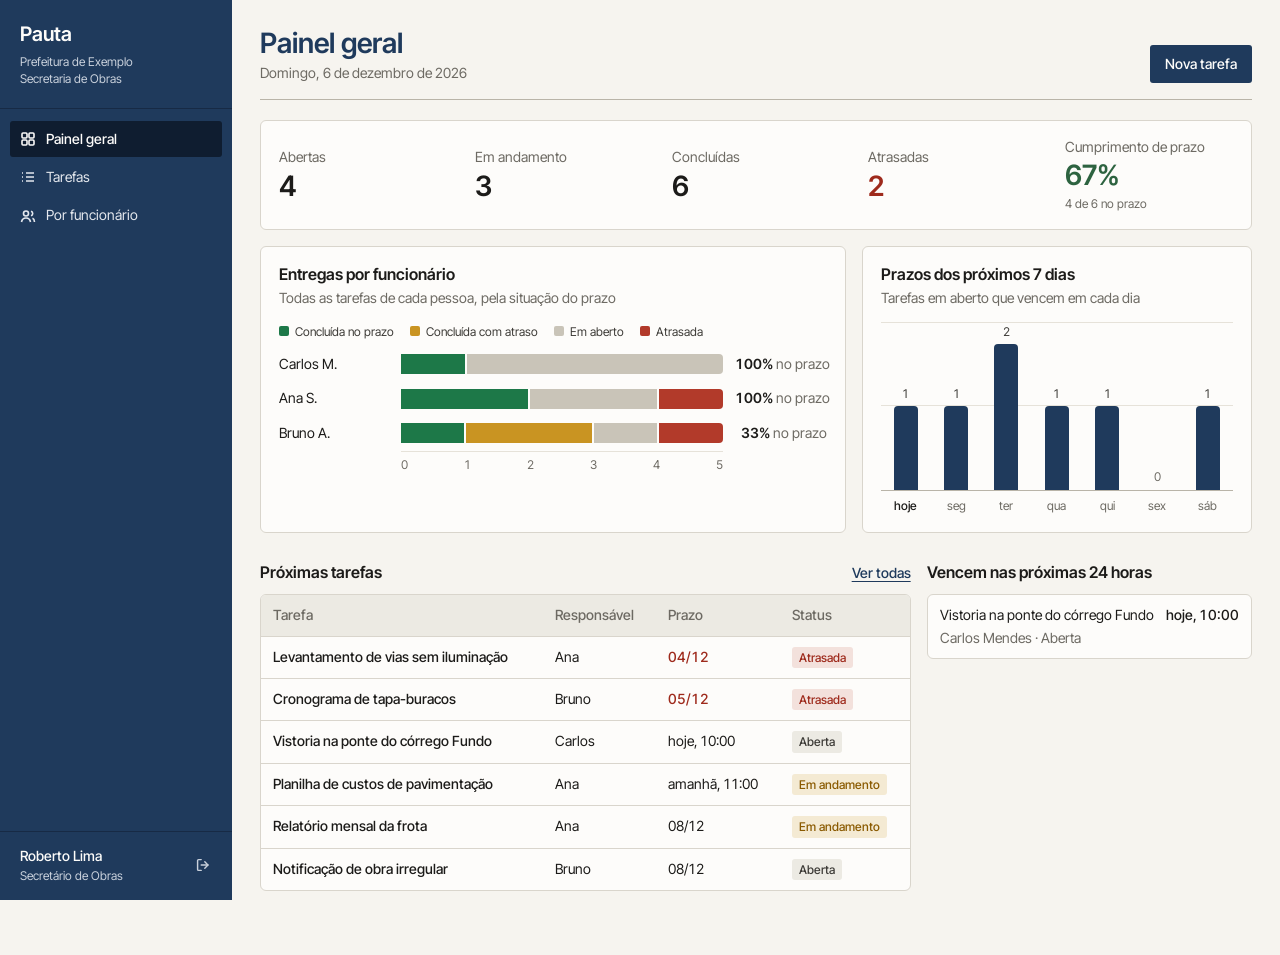
==== commit 1e516a2c: "prototipo: tela de login e ajustes de pop-up e saída no gestor - login.html: e-mail e senha com vali" ====
--- a/prototipo/gestor.html
+++ b/prototipo/gestor.html
@@ -23,11 +23,12 @@
   .menu nav a:hover { background: var(--tinta-800); }
   .menu nav a[aria-current="page"] { background: var(--tinta-900); color: var(--on-primary); font-weight: var(--fw-medium); }
   .menu nav svg { width: 16px; height: 16px; flex: none; stroke: currentColor; fill: none; stroke-width: 1.6; }
-  .menu .conta { margin-top: auto; padding: 14px 20px 18px; border-top: 1px solid var(--tinta-800); display: grid; gap: 2px; }
-  .menu .conta b { font-weight: var(--fw-medium); color: var(--on-primary); }
-  .menu .conta span { font-size: var(--fs-xs); color: var(--tinta-200); }
-  .menu .sair { margin-top: 10px; justify-self: start; background: none; border: 1px solid var(--tinta-500); color: var(--tinta-100); border-radius: var(--radius-sm); padding: 6px 12px; cursor: pointer; }
-  .menu .sair:hover { background: var(--tinta-800); }
+  .menu .conta { margin-top: auto; padding: 14px 12px 16px 20px; border-top: 1px solid var(--tinta-800); display: grid; grid-template-columns: minmax(0, 1fr) auto; align-items: center; gap: 0 8px; }
+  .menu .conta b { font-weight: var(--fw-medium); color: var(--on-primary); white-space: nowrap; overflow: hidden; text-overflow: ellipsis; }
+  .menu .conta span { font-size: var(--fs-xs); color: var(--tinta-200); grid-column: 1; }
+  .menu .sair { grid-column: 2; grid-row: 1 / span 2; display: grid; place-items: center; width: 34px; height: 34px; background: none; border: 0; color: var(--tinta-200); border-radius: var(--radius-sm); cursor: pointer; }
+  .menu .sair:hover { background: var(--tinta-800); color: var(--on-primary); }
+  .menu .sair svg { width: 18px; height: 18px; stroke: currentColor; fill: none; stroke-width: 1.6; stroke-linecap: round; stroke-linejoin: round; }
 
   .conteudo { padding: 0 28px 64px; min-width: 0; }
   .vista { max-width: 1160px; }
@@ -140,26 +141,18 @@
   .resumo .k { color: var(--text-muted); display: block; }
   .resumo .v { font-size: var(--fs-lg); font-weight: var(--fw-semibold); }
 
-  /* Entrar */
-  .entrar { min-height: 100vh; display: grid; place-items: center; padding: 24px 16px; }
-  .entrar .cartao { width: min(420px, 100%); padding: 28px; }
-  .entrar h1 { margin: 0; font-size: var(--fs-xl); font-weight: var(--fw-semibold); color: var(--primary); }
-  .entrar p { color: var(--text-muted); margin: 4px 0 20px; }
-  .perfis { display: grid; gap: 8px; margin-bottom: 20px; }
-  .perfil { display: grid; grid-template-columns: auto 1fr; gap: 0 10px; align-items: center; padding: 10px 12px; border: 1px solid var(--linha-forte); border-radius: var(--radius-sm); cursor: pointer; background: var(--branco); }
-  .perfil small { grid-column: 2; color: var(--text-muted); }
-  .perfil:has(input:checked) { border-color: var(--primary); background: var(--tinta-100); }
-  .perfil:has(input:disabled) { cursor: not-allowed; opacity: .6; }
-  .entrar .btn { width: 100%; padding: 10px; }
-
-  /* Painel de cadastro */
-  dialog { border: 0; padding: 0; margin: 0 0 0 auto; height: 100%; max-height: none; width: min(460px, 100%); background: var(--surface); color: var(--text); border-left: 1px solid var(--linha-forte); }
-  dialog::backdrop { background: rgb(15 29 48 / .35); }
-  dialog form { display: flex; flex-direction: column; height: 100%; }
+  /* Pop-ups */
+  dialog { border: 1px solid var(--linha-forte); border-radius: var(--radius-md); padding: 0; width: min(560px, calc(100% - 32px)); max-height: calc(100vh - 48px); background: var(--surface); color: var(--text); box-shadow: 0 12px 32px rgb(15 29 48 / .18); }
+  dialog::backdrop { background: rgb(15 29 48 / .4); }
+  dialog form { display: flex; flex-direction: column; max-height: calc(100vh - 50px); }
+  dialog.confirmar { width: min(400px, calc(100% - 32px)); }
+  dialog.confirmar .d-body p { margin: 0; color: var(--grafite-700); }
+  .btn-perigo { background: var(--status-atrasada); color: var(--branco); }
+  .btn-perigo:hover { filter: brightness(.92); }
   .d-head { padding: 18px 20px; border-bottom: 1px solid var(--border); display: flex; justify-content: space-between; align-items: center; }
   .d-head h2 { font-size: var(--fs-lg); }
   .d-body { padding: 20px; overflow: auto; flex: 1; display: grid; gap: 16px; align-content: start; }
-  .d-foot { padding: 14px 20px; border-top: 1px solid var(--border); display: flex; justify-content: flex-end; gap: 8px; background: var(--papel); }
+  .d-foot { padding: 14px 20px; border-top: 1px solid var(--border); display: flex; justify-content: flex-end; gap: 8px; background: var(--papel); border-radius: 0 0 var(--radius-md) var(--radius-md); }
   label { display: grid; gap: 6px; font-weight: var(--fw-medium); }
   .campo { border: 1px solid var(--linha-forte); border-radius: var(--radius-sm); padding: 8px 10px; background: var(--branco); font-weight: var(--fw-regular); width: 100%; }
   textarea.campo { resize: vertical; min-height: 84px; }
@@ -196,9 +189,8 @@
     .menu .orgao { display: none; }
     .menu nav { display: flex; overflow-x: auto; padding: 0 8px 8px; width: 100%; order: 3; }
     .menu nav a { white-space: nowrap; }
-    .menu .conta { margin: 0 0 0 auto; border: 0; padding: 8px 16px; }
+    .menu .conta { margin: 0 0 0 auto; border: 0; padding: 6px 10px; }
     .menu .conta b, .menu .conta span { display: none; }
-    .menu .sair { margin: 0; }
     .conteudo { padding: 0 16px 48px; }
     .head { flex-direction: column; align-items: stretch; }
     .kpis, .resumo { grid-template-columns: 1fr 1fr; }
@@ -211,16 +203,6 @@
 </style>
 </head>
 <body>
-
-<!-- Entrar: login simplificado com seletor de usuário -->
-<section class="entrar" id="tela-entrar" hidden>
-  <form class="cartao caixa" id="form-entrar">
-    <h1>Pauta</h1>
-    <p>Escolha o perfil para entrar.</p>
-    <div class="perfis" id="perfis"></div>
-    <button class="btn btn-1" type="submit">Entrar</button>
-  </form>
-</section>
 
 <div class="app" id="app">
   <aside class="menu">
@@ -240,7 +222,9 @@
     <div class="conta">
       <b id="conta-nome"></b>
       <span id="conta-papel"></span>
-      <button class="sair" id="sair">Sair</button>
+      <button class="sair" id="sair" aria-label="Sair" title="Sair">
+        <svg viewBox="0 0 20 20"><path d="M8 4H5a1 1 0 0 0-1 1v10a1 1 0 0 0 1 1h3"/><path d="M12 6.5 15.5 10 12 13.5"/><path d="M15.5 10H8"/></svg>
+      </button>
     </div>
   </aside>
 
@@ -379,6 +363,17 @@
   </form>
 </dialog>
 
+<dialog class="confirmar" id="confirmar-sair" aria-labelledby="sair-titulo">
+  <form method="dialog">
+    <div class="d-head"><h2 id="sair-titulo">Sair do Pauta?</h2></div>
+    <div class="d-body"><p>Você vai voltar para a tela de login. As tarefas continuam salvas.</p></div>
+    <div class="d-foot">
+      <button class="btn btn-2" value="cancelar" autofocus>Cancelar</button>
+      <button class="btn btn-perigo" value="sair">Sair</button>
+    </div>
+  </form>
+</dialog>
+
 <div class="dica" id="dica" role="tooltip"></div>
 <div class="aviso" id="aviso" role="status"></div>
 
@@ -714,35 +709,20 @@
     clearTimeout(timer); timer = setTimeout(() => a.classList.remove("on"), 3500);
   }
 
-  /* Entrar e sair */
-  const telaEntrar = document.getElementById("tela-entrar");
-  const app = document.getElementById("app");
-  document.getElementById("perfis").innerHTML = usuarios.map(u => `
-    <label class="perfil"><input type="radio" name="perfil" value="${u.id}" ${u.papel === "gestor" ? "checked" : "disabled"}>
-      <span>${esc(u.nome)}</span><small>${esc(u.cargo)}${u.papel === "funcionario" ? " · quadro do funcionário em breve" : ""}</small></label>`).join("");
-
-  function entrar(u) {
-    usuarioAtual = u;
-    document.getElementById("conta-nome").textContent = u.nome;
-    document.getElementById("conta-papel").textContent = u.cargo;
-    telaEntrar.hidden = true; app.hidden = false;
-    mostrar(location.hash.slice(1));
-  }
-  document.getElementById("sair").addEventListener("click", () => {
-    app.hidden = true; telaEntrar.hidden = false;
-    telaEntrar.querySelector("input:checked")?.focus();
+  /* Sair, com confirmação */
+  const confirmarSair = document.getElementById("confirmar-sair");
+  document.getElementById("sair").addEventListener("click", () => confirmarSair.showModal());
+  confirmarSair.addEventListener("close", () => {
+    if (confirmarSair.returnValue === "sair") location.href = "login.html";
   });
-  document.getElementById("form-entrar").addEventListener("submit", (ev) => {
-    ev.preventDefault();
-    const id = new FormData(ev.target).get("perfil");
-    entrar(usuarios.find(u => u.id === id));
-    avisar(`Olá, ${usuarioAtual.nome.split(" ")[0]}.`);
-  });
-
+  confirmarSair.addEventListener("click", (ev) => { if (ev.target === confirmarSair) confirmarSair.close("cancelar"); });
+
+  document.getElementById("conta-nome").textContent = usuarioAtual.nome;
+  document.getElementById("conta-papel").textContent = usuarioAtual.cargo;
   const hoje = fmtHoje.format(new Date());
   document.querySelectorAll(".hoje").forEach(p => p.textContent = hoje.charAt(0).toUpperCase() + hoje.slice(1));
   render();
-  entrar(usuarioAtual);
+  mostrar(location.hash.slice(1));
 </script>
 </body>
 </html>
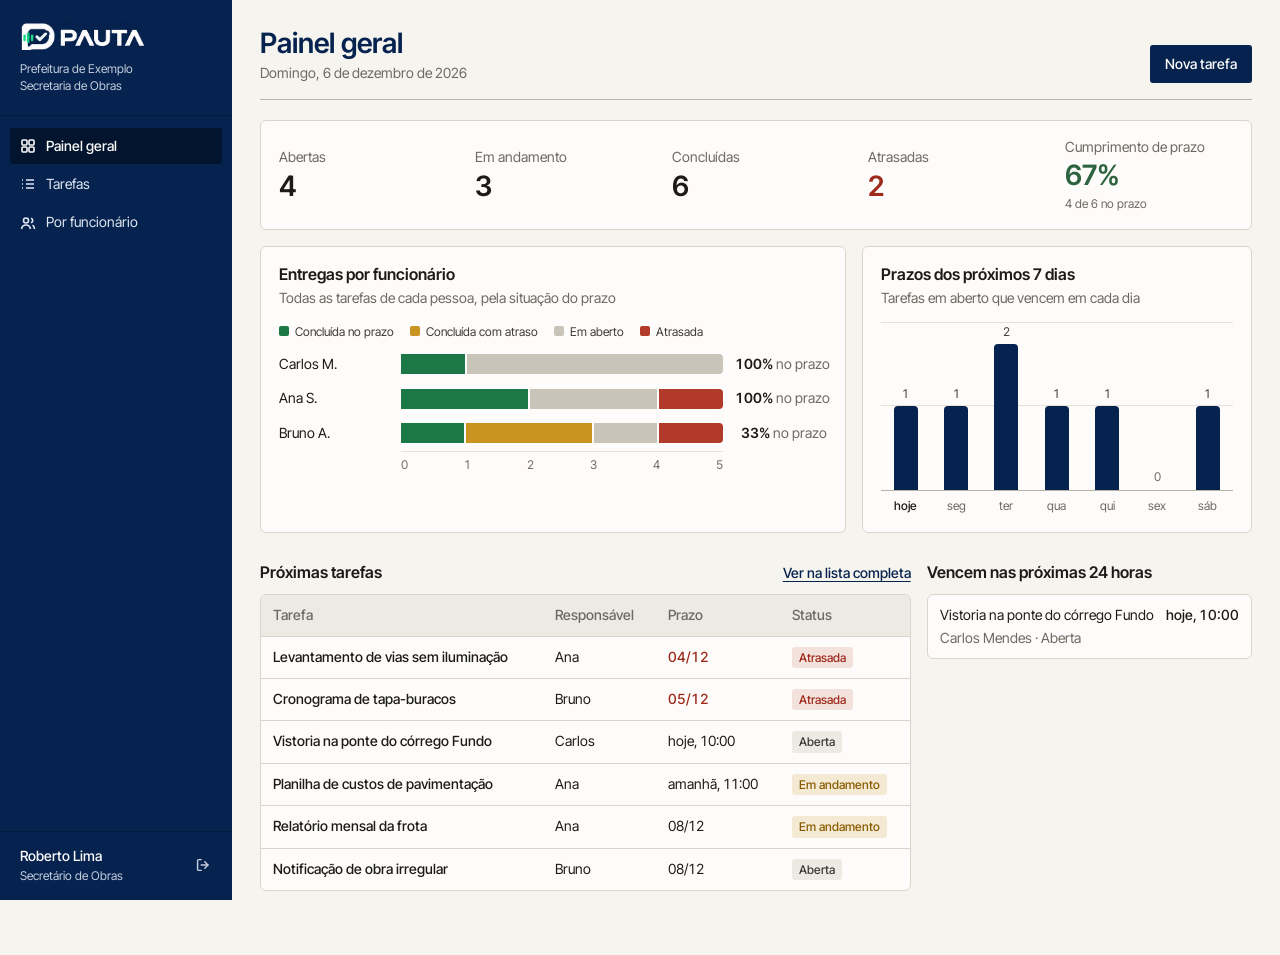
==== commit 0f3343d9: "design: aplica logos do Pauta nas telas e na paleta - design/marca: arquivos originais do kit e vers" ====
--- a/prototipo/gestor.html
+++ b/prototipo/gestor.html
@@ -5,6 +5,7 @@
 <meta name="viewport" content="width=device-width, initial-scale=1">
 <title>Pauta · Gestor</title>
 <link rel="stylesheet" href="../design/tokens.css">
+<link rel="icon" href="../design/marca/pauta-icone.png">
 <style>
   * { box-sizing: border-box; }
   body { margin: 0; font-size: var(--fs-sm); line-height: 1.45; }
@@ -16,7 +17,8 @@
   /* Estrutura: menu lateral + conteúdo */
   .app { display: grid; grid-template-columns: 232px minmax(0, 1fr); min-height: 100vh; }
   .menu { background: var(--primary); color: var(--tinta-100); display: flex; flex-direction: column; position: sticky; top: 0; height: 100vh; }
-  .menu .marca { padding: 20px 20px 4px; font-size: var(--fs-lg); font-weight: var(--fw-semibold); color: var(--on-primary); }
+  .menu .marca { padding: 20px 20px 10px; display: block; line-height: 0; }
+  .menu .marca img { height: 30px; width: auto; }
   .menu .orgao { padding: 0 20px 20px; color: var(--tinta-200); font-size: var(--fs-xs); border-bottom: 1px solid var(--tinta-800); }
   .menu nav { padding: 12px 10px; display: grid; gap: 2px; }
   .menu nav a { display: flex; align-items: center; gap: 10px; padding: 8px 10px; border-radius: var(--radius-sm); color: var(--tinta-100); text-decoration: none; }
@@ -51,6 +53,9 @@
   .kpis { display: grid; grid-template-columns: repeat(5, 1fr); margin-top: 20px; padding: 4px; }
   .kpi { padding: 12px 14px; text-align: left; background: none; border: 0; border-radius: var(--radius-sm); cursor: pointer; }
   .kpi:hover { background: var(--papel); }
+  .kpi[aria-pressed="true"] { background: var(--tinta-100); }
+  .kpi[aria-pressed="true"] .k { color: var(--primary); font-weight: var(--fw-medium); }
+  .sec-head .acoes { display: flex; gap: 16px; }
   .kpi .k { color: var(--text-muted); }
   .kpi .v { display: block; font-size: var(--fs-xl); font-weight: var(--fw-semibold); line-height: 1.2; margin-top: 2px; }
   .kpi .s { color: var(--text-muted); font-size: var(--fs-xs); }
@@ -144,6 +149,7 @@
   /* Pop-ups */
   dialog { border: 1px solid var(--linha-forte); border-radius: var(--radius-md); padding: 0; width: min(560px, calc(100% - 32px)); max-height: calc(100vh - 48px); background: var(--surface); color: var(--text); box-shadow: 0 12px 32px rgb(15 29 48 / .18); }
   dialog::backdrop { background: rgb(15 29 48 / .4); }
+  dialog { overflow: hidden; }
   dialog form { display: flex; flex-direction: column; max-height: calc(100vh - 50px); }
   dialog.confirmar { width: min(400px, calc(100% - 32px)); }
   dialog.confirmar .d-body p { margin: 0; color: var(--grafite-700); }
@@ -163,9 +169,15 @@
   .opcoes { display: grid; grid-template-columns: repeat(4, 1fr); border: 1px solid var(--linha-forte); border-radius: var(--radius-sm); overflow: hidden; }
   .opcoes label { display: block; font-weight: var(--fw-regular); }
   .opcoes input { position: absolute; opacity: 0; }
-  .opcoes span { display: block; text-align: center; padding: 7px 4px; border-right: 1px solid var(--linha-forte); cursor: pointer; background: var(--branco); }
+  .opcoes span { display: flex; align-items: center; justify-content: center; gap: 7px; padding: 7px 4px; border-right: 1px solid var(--linha-forte); cursor: pointer; background: var(--branco); }
   .opcoes label:last-child span { border-right: 0; }
-  .opcoes input:checked + span { background: var(--primary); color: var(--on-primary); }
+  .opcoes span::before { content: ""; width: 3px; height: 12px; border-radius: 1px; background: var(--u, var(--linha-forte)); }
+  .opcoes label:hover span { background: var(--u-bg, var(--papel-alt)); }
+  .opcoes input:checked + span { background: var(--u, var(--grafite-700)); color: var(--branco); }
+  .opcoes input:checked + span::before { background: currentColor; }
+  .opcoes .o-baixa { --u: var(--urgencia-baixa); --u-bg: var(--urgencia-baixa-bg); }
+  .opcoes .o-media { --u: var(--urgencia-media); --u-bg: var(--urgencia-media-bg); }
+  .opcoes .o-alta  { --u: var(--urgencia-alta);  --u-bg: var(--urgencia-alta-bg); }
   .opcoes input:focus-visible + span { outline: 2px solid var(--focus-ring); outline-offset: -2px; }
   .erro { color: var(--status-atrasada); font-weight: var(--fw-regular); font-size: var(--fs-xs); display: none; }
   .invalido .campo { border-color: var(--status-atrasada); }
@@ -186,6 +198,7 @@
     .app { grid-template-columns: 1fr; }
     .menu { position: static; height: auto; flex-direction: row; flex-wrap: wrap; align-items: center; }
     .menu .marca { padding: 12px 16px; }
+    .menu .marca img { height: 24px; }
     .menu .orgao { display: none; }
     .menu nav { display: flex; overflow-x: auto; padding: 0 8px 8px; width: 100%; order: 3; }
     .menu nav a { white-space: nowrap; }
@@ -206,7 +219,7 @@
 
 <div class="app" id="app">
   <aside class="menu">
-    <div class="marca">Pauta</div>
+    <a class="marca" href="#painel"><img src="../design/marca/pauta-logo-negativo.png" alt="Pauta"></a>
     <div class="orgao">Prefeitura de Exemplo<br>Secretaria de Obras</div>
     <nav aria-label="Navegação principal">
       <a href="#painel" data-vista="painel">
@@ -262,7 +275,8 @@
 
       <div class="duas bloco">
         <section>
-          <div class="sec-head"><h2>Próximas tarefas</h2><button class="link" data-ir="tarefas">Ver todas</button></div>
+          <div class="sec-head"><h2 id="titulo-proximas">Próximas tarefas</h2>
+            <span class="acoes"><button class="link" id="limpar-filtro" hidden>Limpar filtro</button><button class="link" data-ir="tarefas">Ver na lista completa</button></span></div>
           <div class="rolagem caixa"><table>
             <thead><tr><th>Tarefa</th><th>Responsável</th><th>Prazo</th><th>Status</th></tr></thead>
             <tbody id="proximas"></tbody>
@@ -289,6 +303,7 @@
           <option value="andamento">Em andamento</option>
           <option value="concluida">Concluídas</option>
           <option value="atrasada">Atrasadas</option>
+          <option value="noprazo">Concluídas no prazo</option>
         </select>
         <select id="f-resp" aria-label="Filtrar por responsável"><option value="">Todos os responsáveis</option></select>
       </div>
@@ -350,9 +365,9 @@
         <legend>Urgência <small>(opcional)</small></legend>
         <div class="opcoes">
           <label><input type="radio" name="urgencia" value="" checked><span>Sem</span></label>
-          <label><input type="radio" name="urgencia" value="baixa"><span>Baixa</span></label>
-          <label><input type="radio" name="urgencia" value="media"><span>Média</span></label>
-          <label><input type="radio" name="urgencia" value="alta"><span>Alta</span></label>
+          <label class="o-baixa"><input type="radio" name="urgencia" value="baixa"><span>Baixa</span></label>
+          <label class="o-media"><input type="radio" name="urgencia" value="media"><span>Média</span></label>
+          <label class="o-alta"><input type="radio" name="urgencia" value="alta"><span>Alta</span></label>
         </div>
       </fieldset>
     </div>
@@ -451,6 +466,7 @@
   function filtrar(lista, filtro) {
     if (filtro === "todas") return lista;
     if (filtro === "atrasada") return lista.filter(atrasada);
+    if (filtro === "noprazo") return lista.filter(noPrazo);
     return lista.filter(t => t.status === filtro && !atrasada(t));
   }
 
@@ -476,10 +492,10 @@
       { f: "andamento", k: "Em andamento", v: filtrar(tarefas, "andamento").length },
       { f: "concluida", k: "Concluídas", v: r.concluidas },
       { f: "atrasada", k: "Atrasadas", v: r.atrasadas, cor: "var(--status-atrasada)" },
-      { f: "concluida", k: "Cumprimento de prazo", v: (r.taxa ?? 0) + "%", s: `${r.noPrazo} de ${r.concluidas} no prazo`, cor: "var(--positivo)" },
+      { f: "noprazo", k: "Cumprimento de prazo", v: (r.taxa ?? 0) + "%", s: `${r.noPrazo} de ${r.concluidas} no prazo`, cor: "var(--positivo)" },
     ];
     document.getElementById("kpis").innerHTML = itens.map(i => `
-      <button class="kpi" data-f="${i.f}" title="Ver na lista de tarefas">
+      <button class="kpi" data-f="${i.f}" aria-pressed="${painelFiltro === i.f}" title="Filtrar as tarefas abaixo">
         <span class="k">${i.k}</span>
         <span class="v" ${i.cor ? `style="color:${i.cor}"` : ""}>${i.v}</span>
         ${i.s ? `<span class="s">${i.s}</span>` : ""}
@@ -531,11 +547,20 @@
       `<span>${i === 0 ? "hoje" : fmtSemana.format(d).replace(".", "")}</span>`).join("");
   }
 
+  // Filtro dos indicadores: aplica na tabela do próprio painel
+  let painelFiltro = "";
+  const TITULOS = { aberta: "Tarefas abertas", andamento: "Tarefas em andamento", concluida: "Tarefas concluídas", atrasada: "Tarefas atrasadas", noprazo: "Concluídas no prazo" };
+
   function renderProximas() {
-    const lista = tarefas.filter(t => t.status !== "concluida").sort(porPrazo).slice(0, 6);
-    document.getElementById("proximas").innerHTML = lista.map(t => `
+    const lista = painelFiltro
+      ? filtrar(tarefas, painelFiltro).sort(porPrazo)
+      : tarefas.filter(t => t.status !== "concluida").sort(porPrazo).slice(0, 6);
+    document.getElementById("titulo-proximas").textContent = painelFiltro ? `${TITULOS[painelFiltro]} (${lista.length})` : "Próximas tarefas";
+    document.getElementById("limpar-filtro").hidden = !painelFiltro;
+    document.getElementById("proximas").innerHTML = lista.length ? lista.map(t => `
       <tr><td><div class="t">${esc(t.titulo)}</div></td><td>${primeiroNome(t.responsavelId)}</td>
-      <td class="num ${atrasada(t) ? "prazo-atraso" : ""}">${prazoTexto(t)}</td><td>${statusTag(t)}</td></tr>`).join("");
+      <td class="num ${atrasada(t) ? "prazo-atraso" : ""}">${prazoTexto(t)}</td><td>${statusTag(t)}</td></tr>`).join("")
+      : `<tr><td colspan="4" class="vazio">Nenhuma tarefa neste filtro.</td></tr>`;
   }
 
   function renderVencem() {
@@ -613,12 +638,14 @@
 
   document.getElementById("kpis").addEventListener("click", (ev) => {
     const b = ev.target.closest(".kpi"); if (!b) return;
-    document.getElementById("f-status").value = b.dataset.f;
-    renderTarefas();
-    location.hash = "tarefas";
+    painelFiltro = painelFiltro === b.dataset.f ? "" : b.dataset.f;
+    renderKpis(); renderProximas();
+  });
+  document.getElementById("limpar-filtro").addEventListener("click", () => {
+    painelFiltro = ""; renderKpis(); renderProximas();
   });
   document.querySelectorAll("[data-ir]").forEach(b => b.addEventListener("click", () => {
-    document.getElementById("f-status").value = "todas"; renderTarefas();
+    document.getElementById("f-status").value = painelFiltro || "todas"; renderTarefas();
     location.hash = b.dataset.ir;
   }));
   ["q", "f-status", "f-resp"].forEach(id => document.getElementById(id).addEventListener(id === "q" ? "input" : "change", renderTarefas));
--- a/design/tokens.css
+++ b/design/tokens.css
@@ -19,13 +19,17 @@
   --fs-xl: 1.75rem;   /* 28 */
   --fs-2xl: 2.5rem;   /* 40 */
 
+  /* Marca (medidas no logo) */
+  --marca-azul:  #06234f; /* Azul Profundo */
+  --marca-verde: #00d084; /* Verde Esmeralda: só no logo e em destaques da marca */
+
   /* Tinta: marca, títulos, botão principal */
-  --tinta-900: #0f1d30;
-  --tinta-800: #172a45;
-  --tinta-700: #1f3a5c; /* cor da marca */
-  --tinta-500: #4a6283;
-  --tinta-200: #c9d1dc;
-  --tinta-100: #e4e8ee;
+  --tinta-900: #03142f;
+  --tinta-800: #041b40;
+  --tinta-700: #06234f; /* = azul do logo */
+  --tinta-500: #3f5b85;
+  --tinta-200: #c4cede;
+  --tinta-100: #e1e7f0;
 
   /* Papel e grafite: fundos, bordas, texto */
   --papel:      #f6f4ef;
@@ -48,9 +52,12 @@
   --status-atrasada-bg:   #f3e1dc;
 
   /* Urgência */
-  --urgencia-baixa: #6d6a63;
-  --urgencia-media: #8a5a00;
-  --urgencia-alta:  #9e2a1c;
+  --urgencia-baixa:    #3e6a8a;
+  --urgencia-baixa-bg: #e3ecf2;
+  --urgencia-media:    #8a5a00;
+  --urgencia-media-bg: #f4ead3;
+  --urgencia-alta:     #9e2a1c;
+  --urgencia-alta-bg:  #f3e1dc;
 
   /* Papéis semânticos */
   --bg:            var(--papel);
